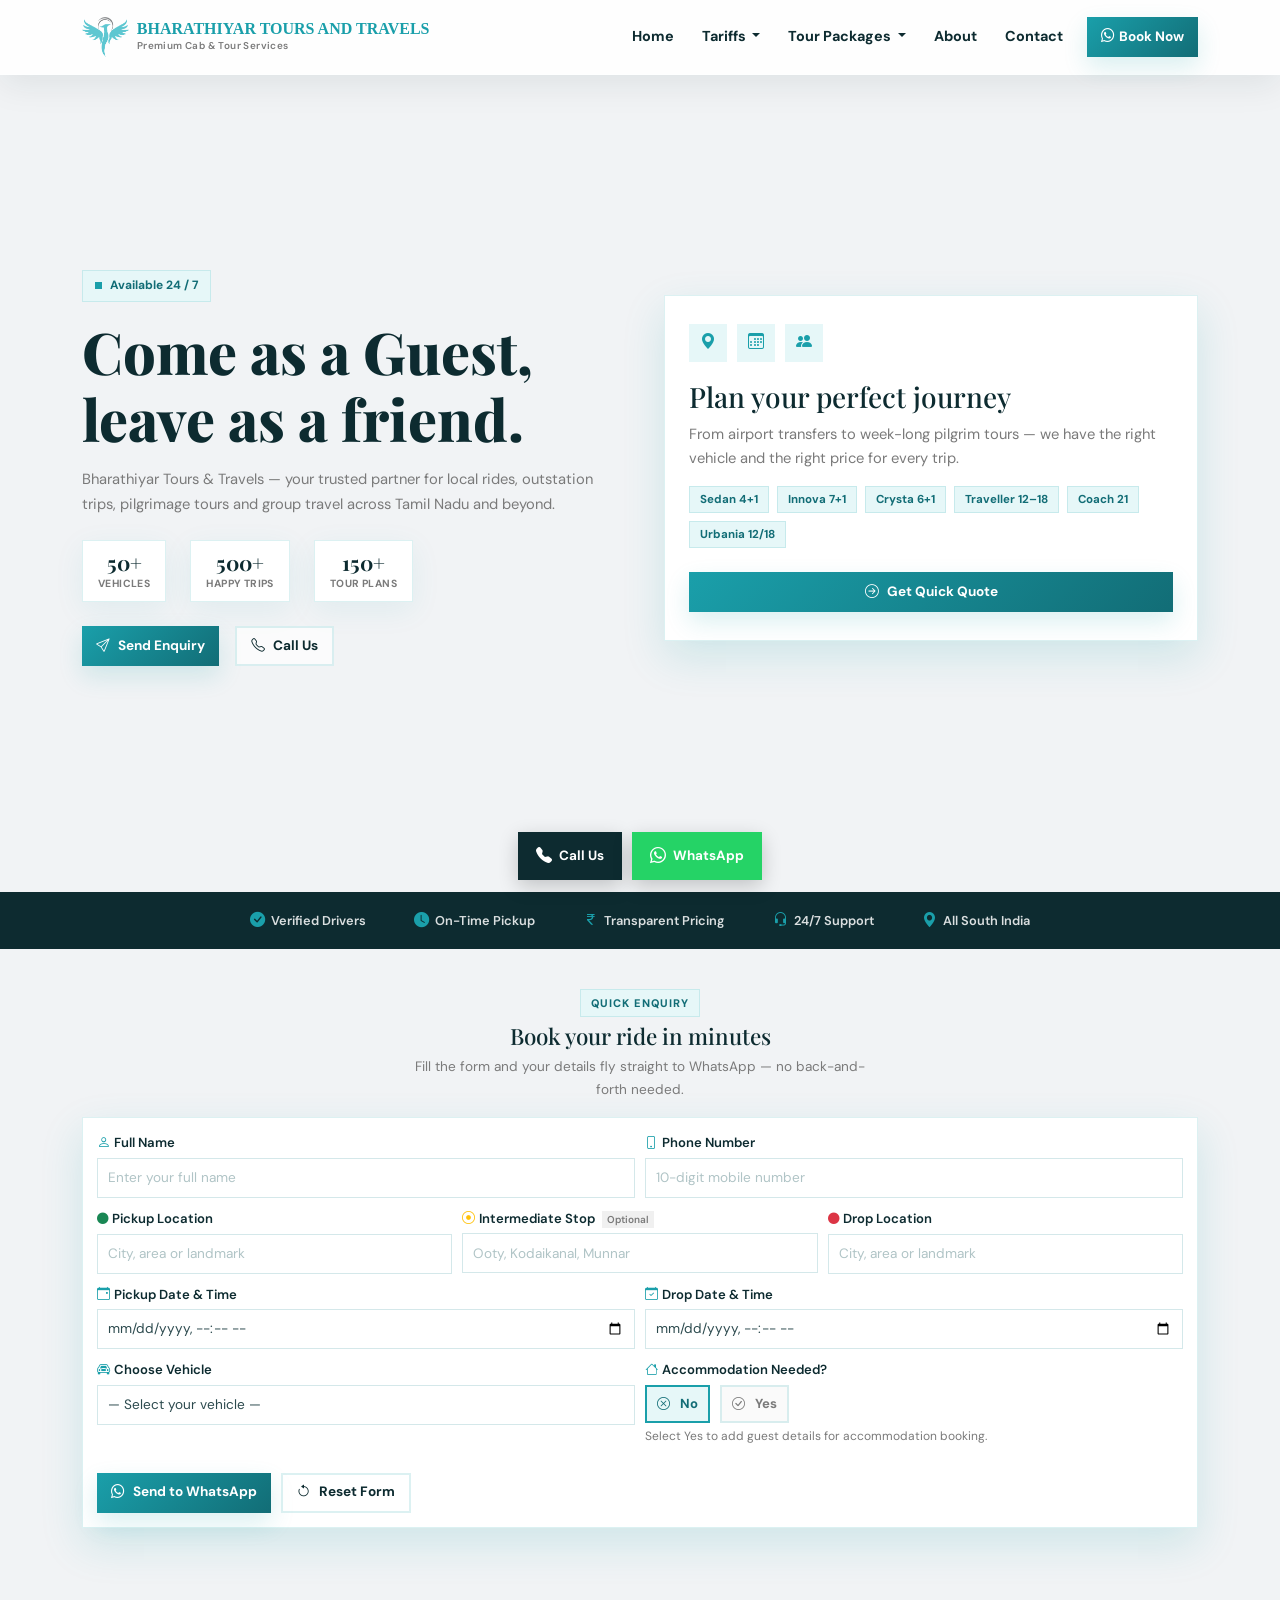
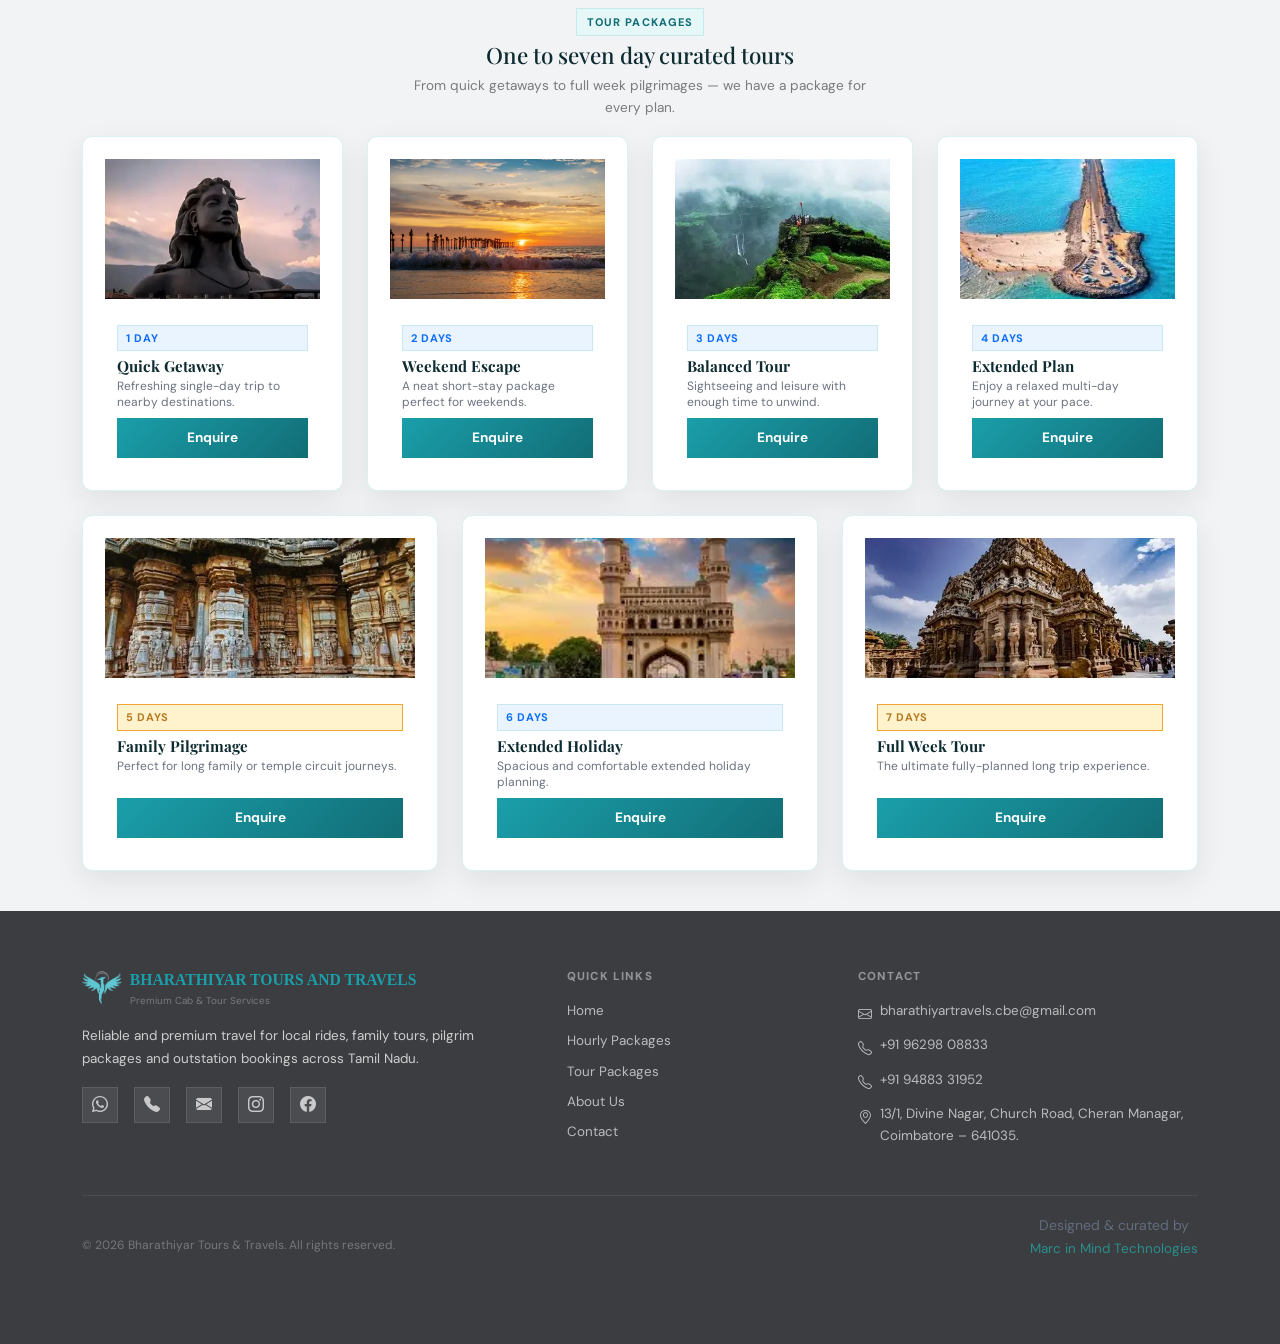
==== index.html @ 8a16a5f3 "Add files via upload" ====
<!DOCTYPE html>
<html lang="en">
<head>
  <meta charset="UTF-8" />
  <meta name="viewport" content="width=device-width, initial-scale=1" />
  <title>BHARATHIYAR TOURS AND TRAVELS</title>

  <link href="https://cdn.jsdelivr.net/npm/bootstrap@5.3.3/dist/css/bootstrap.min.css" rel="stylesheet"/>
  <link rel="preconnect" href="https://fonts.googleapis.com">
  <link rel="preconnect" href="https://fonts.gstatic.com" crossorigin>
  <link href="https://fonts.googleapis.com/css2?family=Playfair+Display:ital,wght@0,700;0,800;1,700&family=DM+Sans:wght@400;500;600;700&display=swap" rel="stylesheet">
  <link rel="stylesheet" href="https://cdn.jsdelivr.net/npm/bootstrap-icons@1.11.3/font/bootstrap-icons.min.css">
  <link rel="stylesheet" href="style.css">
  <link rel="icon" href="images/Logo.png" type="image/png">
</head>
<style>
.mobile-menu-trigger{
  width: 100% !important;
  border: none !important;
  background: transparent !important;
  display: flex !important;
  align-items: center !important;
  justify-content: space-between !important;
  text-align: left !important;
  padding: 11px 12px !important;
  color: #0f172a !important;
  font-weight: 600 !important;
}

.mobile-menu-trigger i{
  transition: transform 0.25s ease !important;
}
</style>
<body>

  <!-- NAVBAR -->
  <nav class="navbar navbar-expand-lg fixed-top" id="mainNav">
    <div class="container">
      <a class="navbar-brand d-flex align-items-center gap-2" href="index.html">
        <img src="images/Logo.png" alt="Bharathiyar Logo" class="logo-img">
        <div>
          <div class="brand-name">BHARATHIYAR TOURS AND TRAVELS</div>
          <div class="brand-sub">Premium Cab & Tour Services</div>
        </div>
      </a>

      <button class="navbar-toggler" type="button" data-bs-toggle="offcanvas" data-bs-target="#mobileMenu" aria-controls="mobileMenu" aria-label="Toggle navigation">
        <span class="toggler-bar"></span>
        <span class="toggler-bar"></span>
        <span class="toggler-bar"></span>
      </button>

      <div class="collapse navbar-collapse desktop-navbar" id="mainNavbar">
        <ul class="navbar-nav ms-auto align-items-lg-center gap-lg-1">
          <li class="nav-item">
            <a class="nav-link" href="index.html">Home</a>
          </li>

          <li class="nav-item dropdown">
            <a class="nav-link dropdown-toggle" href="tariffs.html" role="button" data-bs-toggle="dropdown" aria-expanded="false">
              Tariffs
            </a>
            <ul class="dropdown-menu border-0 shadow-lg rounded-4 p-2">
              <li>
                <a class="dropdown-item rounded-3 py-2" href="hourlypackages.html">
                  <i class="bi bi-clock me-2"></i>Local Hourly Packages
                </a>
              </li>
              <li>
                <a class="dropdown-item rounded-3 py-2" href="onewaydroptaxi.html">
                  <i class="bi bi-sign-turn-right me-2"></i>One Way Drop Taxi
                </a>
              </li>
            </ul>
          </li>

          <li class="nav-item dropdown">
            <a class="nav-link dropdown-toggle" href="tourpackages.html" role="button" data-bs-toggle="dropdown" aria-expanded="false">
              Tour Packages
            </a>
            <ul class="dropdown-menu border-0 shadow-lg rounded-4 p-2">
              <li>
                <a class="dropdown-item rounded-3 py-2" href="tourpackages.html#isha-marudhamalai">
                   One Day
                </a>
              </li>
              <li>
                <a class="dropdown-item rounded-3 py-2" href="tourpackages.html#ooty-2d">
                 Two Days
                </a>
              </li>
              <li>
                <a class="dropdown-item rounded-3 py-2" href="tourpackages.html#ooty-3d">
                   Three Days
                </a>
              </li>
              <li>
                <a class="dropdown-item rounded-3 py-2" href="tourpackages.html#ooty-4d">
                   Four Days
                </a>
              </li>
              <li>
                <a class="dropdown-item rounded-3 py-2" href="tourpackages.html#ooty-5d">
                 Five Days
                </a>
              </li>
              <li>
                <a class="dropdown-item rounded-3 py-2" href="tourpackages.html#ooty-kodaikanal-madurai-6d">
                 Six Days
                </a>
              </li>
              <li>
                <a class="dropdown-item rounded-3 py-2" href="tourpackages.html#ooty-kodaikanal-munnar-7d">
                 Seven Days
                </a>
              </li>
            </ul>
          </li>

          <li class="nav-item">
            <a class="nav-link" href="about.html">About</a>
          </li>

      

          <li class="nav-item">
            <a class="nav-link" href="contact.html">Contact</a>
          </li>

          <li class="nav-item ms-lg-2 mt-3 mt-lg-0">
            <a class="btn btn-brand" href="index.html#bookingForm1">
              <i class="bi bi-whatsapp me-1"></i>Book Now
            </a>
          </li>
        </ul>
      </div>
    </div>
  </nav>

<!-- MOBILE OFFCANVAS -->
<div class="offcanvas offcanvas-start mobile-nav-offcanvas" tabindex="-1" id="mobileMenu" aria-labelledby="mobileMenuLabel">
  <div class="offcanvas-header border-bottom">
    <div class="d-flex align-items-center gap-2">
      <img src="images/Logo.png" alt="Bharathiyar Logo" class="logo-img">
      <div>
        <div class="brand-name">BHARATHIYAR TOURS AND TRAVELS</div>
        <div class="brand-sub">Premium Cab & Tour Services</div>
      </div>
    </div>
    <button type="button" class="btn-close" data-bs-dismiss="offcanvas" aria-label="Close"></button>
  </div>

  <div class="offcanvas-body">
    <ul class="navbar-nav flex-column gap-1">

      <li class="nav-item">
        <a class="nav-link" href="index.html">Home</a>
      </li>

      <!-- MOBILE TARIFFS DROPDOWN -->
      <li class="nav-item">
        <button
          class="nav-link mobile-parent-link mobile-menu-trigger"
          type="button"
          onclick="toggleTariffMenu()"
        >
          <span>Tariffs</span>
          <i class="bi bi-chevron-down" id="tariffMenuIcon"></i>
        </button>

        <div class="mobile-submenu" id="mobileTariffsMenu" style="display: none;">
          <a class="nav-link ps-4" href="hourlypackages.html">
            <i class="bi bi-clock me-2"></i>Local Hourly Packages
          </a>
          <a class="nav-link ps-4" href="onewaydroptaxi.html">
            <i class="bi bi-sign-turn-right me-2"></i>One Way Drop Taxi
          </a>
        </div>
      </li>

      <!-- MOBILE TOUR PACKAGES DROPDOWN -->
      <li class="nav-item">
        <button
          class="nav-link mobile-parent-link mobile-menu-trigger"
          type="button"
          onclick="toggleTourMenu()"
        >
          <span>Tour Packages</span>
          <i class="bi bi-chevron-down" id="tourMenuIcon"></i>
        </button>

        <div class="mobile-submenu" id="mobileTourPackagesMenu" style="display: none;">
          <a class="nav-link ps-4" href="tourpackages.html#isha-marudhamalai" onclick="closeMobileMenu()">One Day</a>
          <a class="nav-link ps-4" href="tourpackages.html#ooty-2d" onclick="closeMobileMenu()"> Two Days</a>
          <a class="nav-link ps-4" href="tourpackages.html#ooty-3d" onclick="closeMobileMenu()">Three Days</a>
          <a class="nav-link ps-4" href="tourpackages.html#ooty-4d" onclick="closeMobileMenu()"> Four Days</a>
          <a class="nav-link ps-4" href="tourpackages.html#ooty-5d" onclick="closeMobileMenu()"> Five Days</a>
          <a class="nav-link ps-4" href="tourpackages.html#ooty-kodaikanal-madurai-6d" onclick="closeMobileMenu()"> Six Days</a>
          <a class="nav-link ps-4" href="tourpackages.html#ooty-kodaikanal-munnar-7d" onclick="closeMobileMenu()"> Seven Days</a>
        </div>
      </li>

      <li class="nav-item">
        <a class="nav-link" href="about.html">About</a>
      </li>

      <li class="nav-item">
        <a class="nav-link" href="termsandconditions.html">Terms</a>
      </li>

      <li class="nav-item">
        <a class="nav-link" href="contact.html">Contact</a>
      </li>
    </ul>

    <a href="index.html#bookingForm1" class="btn btn-brand w-100 mt-4">
      <i class="bi bi-whatsapp me-2"></i>Book Now
    </a>
  </div>
</div>

  <!-- HERO -->
  <section class="hero"

    <div class="hero-bg-decor"></div>
    <div class="container" style>
      <div class="row align-items-center g-5 min-vh-hero">
        <div class="col-lg-6 hero-content">
          <div class="hero-eyebrow">
            <span class="dot-pulse"></span>
            Available 24 / 7
          </div>
          <h1 class="hero-title">
            Come as a Guest,<br>
            leave as a friend.
          </h1>
          <p class="hero-sub">
            Bharathiyar Tours & Travels — your trusted partner for local rides, outstation trips,
            pilgrimage tours and group travel across Tamil Nadu and beyond.
          </p>

          <div class="hero-stats d-flex flex-wrap gap-4 my-4">
            <div class="stat-chip"><strong>50+</strong><span>Vehicles</span></div>
            <div class="stat-chip"><strong>500+</strong><span>Happy Trips</span></div>
            <div class="stat-chip"><strong>150+</strong><span>Tour Plans</span></div>
          </div>

          <div class="d-flex flex-wrap gap-3">
            <a href="index.html#bookingForm1" class="btn btn-brand btn-lg">
              <i class="bi bi-send me-2"></i>Send Enquiry
            </a>
            <a href="tel:+919629808833" class="btn btn-ghost btn-lg">
              <i class="bi bi-telephone me-2"></i>Call Us
            </a>
          </div>
        </div>

        <div class="col-lg-6">
          <div class="hero-card-wrap">
            <div class="hero-info-card">
              <div class="card-icon-row">
                <div class="icon-pill"><i class="bi bi-geo-alt-fill"></i></div>
                <div class="icon-pill"><i class="bi bi-calendar3"></i></div>
                <div class="icon-pill"><i class="bi bi-people-fill"></i></div>
              </div>

              <h3>Plan your perfect journey</h3>
              <p class="hero-sub">From airport transfers to week-long pilgrim tours — we have the right vehicle and the right price for every trip.</p>

              <div class="vehicle-chips d-flex flex-wrap gap-2 mt-3">
                <span class="v-chip">Sedan 4+1</span>
                <span class="v-chip">Innova 7+1</span>
                <span class="v-chip">Crysta 6+1</span>
                <span class="v-chip">Traveller 12–18</span>
                <span class="v-chip">Coach 21</span>
                <span class="v-chip">Urbania 12/18</span>
              </div>

              <a href="index.html#bookingForm1" class="btn btn-brand w-100 mt-4">
                <i class="bi bi-arrow-right-circle me-2"></i>Get Quick Quote
              </a>
            </div>
          </div>
        </div>
      </div>
    </div>
  </section>

  <!-- TRUST BAR -->
  <div class="trust-bar">
    <div class="container">
      <div class="trust-inner d-flex flex-wrap justify-content-center gap-4 gap-md-5">
        <div class="trust-item"><i class="bi bi-check-circle-fill"></i><span>Verified Drivers</span></div>
        <div class="trust-item"><i class="bi bi-clock-fill"></i><span>On-Time Pickup</span></div>
        <div class="trust-item"><i class="bi bi-currency-rupee"></i><span>Transparent Pricing</span></div>
        <div class="trust-item"><i class="bi bi-headset"></i><span>24/7 Support</span></div>
        <div class="trust-item"><i class="bi bi-geo-alt-fill"></i><span>All South India</span></div>
      </div>
    </div>
  </div>

  <!-- ENQUIRY FORM -->
  <section class="section-wrap" id="bookingForm1">
    <div class="container">
      <div class="section-header text-center">
        <div class="section-tag">Quick Enquiry</div>
        <h2>Book your ride in minutes</h2>
        <p>Fill the form and your details fly straight to WhatsApp — no back-and-forth needed.</p>
      </div>

      <div class="form-card">
        <form id="bookingForm" novalidate>
          <div class="row g-2">

            <div class="col-md-6">
              <label class="form-label"><i class="bi bi-person me-1 text-primary-custom"></i>Full Name</label>
              <input type="text" class="form-control" id="name" placeholder="Enter your full name" required>
            </div>

            <div class="col-md-6">
              <label class="form-label"><i class="bi bi-phone me-1 text-primary-custom"></i>Phone Number</label>
              <input type="tel" class="form-control" id="phone" placeholder="10-digit mobile number" maxlength="10" inputmode="numeric" required>
            </div>

            <div class="col-md-4">
              <label class="form-label"><i class="bi bi-circle-fill small me-1 text-success"></i>Pickup Location</label>
              <input type="text" class="form-control" id="pickupLocation" placeholder="City, area or landmark" required>
            </div>

            <div class="col-md-4">
              <label class="form-label"><i class="bi bi-record-circle me-1 text-warning"></i>Intermediate Stop <span class="optional-tag">Optional</span></label>
              <input type="text" class="form-control" id="intermediateLocation" placeholder="Ooty, Kodaikanal, Munnar">
            </div>

            <div class="col-md-4">
              <label class="form-label"><i class="bi bi-circle-fill small me-1 text-danger"></i>Drop Location</label>
              <input type="text" class="form-control" id="dropLocation" placeholder="City, area or landmark" required>
            </div>

            <div class="col-md-6">
              <label class="form-label"><i class="bi bi-calendar-event me-1 text-primary-custom"></i>Pickup Date & Time</label>
              <input type="datetime-local" class="form-control" id="pickupDateTime" required>
            </div>

            <div class="col-md-6">
              <label class="form-label"><i class="bi bi-calendar-check me-1 text-primary-custom"></i>Drop Date & Time</label>
              <input type="datetime-local" class="form-control" id="dropDateTime" required>
            </div>

            <div class="col-md-6">
              <label class="form-label"><i class="bi bi-car-front me-1 text-primary-custom"></i>Choose Vehicle</label>
              <select class="form-select" id="vehicle" required>
                <option value="">— Select your vehicle —</option>
                <optgroup label="Sedan">
                  <option value="Swift / Etios (Sedan 4+1)">Swift / Etios — Sedan (4+1)</option>
                </optgroup>
                <optgroup label="SUV / MPV">
                  <option value="Ertiga (6+1)">Ertiga (6+1)</option>
                  <option value="Innova (7+1)">Innova (7+1)</option>
                  <option value="Crysta (6+1)">Innova Crysta (6+1)</option>
                  <option value="Crysta (7+1)">Innova Crysta (7+1)</option>
                </optgroup>
                <optgroup label="Traveller / Van">
                  <option value="Traveller 12 Seater">Traveller — 12 Seater</option>
                  <option value="Traveller 14 Seater">Traveller — 14 Seater</option>
                  <option value="Traveller 16 Seater">Traveller — 16 Seater</option>
                  <option value="Traveller 18 Seater">Traveller — 18 Seater</option>
                </optgroup>
                <optgroup label="Coach / Bus">
                  <option value="21 Seater Coach">21 Seater Coach</option>
                  <option value="Urbania 12 Seater">Urbania — 12 Seater</option>
                  <option value="Urbania 18 Seater">Urbania — 18 Seater</option>
                </optgroup>
              </select>
            </div>

            <div class="col-md-6">
              <label class="form-label"><i class="bi bi-house me-1 text-primary-custom"></i>Accommodation Needed?</label>
              <div class="radio-toggle-group mt-1">
                <label class="radio-toggle">
                  <input type="radio" name="accommodation" value="No" checked>
                  <span><i class="bi bi-x-circle me-1"></i>No</span>
                </label>
                <label class="radio-toggle">
                  <input type="radio" name="accommodation" value="Yes">
                  <span><i class="bi bi-check-circle me-1"></i>Yes</span>
                </label>
              </div>
              <p class="field-hint mt-2">Select Yes to add guest details for accommodation booking.</p>
            </div>

            <div class="col-12" id="accommodationDetails" style="display:none;">
              <div class="inner-box">
                <div class="inner-box-title"><i class="bi bi-people me-2"></i>Guest Details for Accommodation</div>
                <div class="row g-3 mt-1">
                  <div class="col-md-6">
                    <label class="form-label">Adults Count</label>
                    <input type="number" min="1" class="form-control" id="adultsCount" placeholder="Number of adults">
                  </div>
                  <div class="col-md-6">
                    <label class="form-label">Children Count</label>
                    <input type="number" min="0" class="form-control" id="childrenCount" placeholder="Number of children">
                  </div>
                  <div class="col-12" id="childrenAgesWrapper" style="display:none;">
                    <label class="form-label">Children Ages</label>
                    <div id="childrenAgesContainer" class="row g-3"></div>
                  </div>
                </div>
              </div>
            </div>

            <div class="col-12">
              <div class="d-flex flex-wrap gap-3 align-items-center">
                <button type="submit" class="btn btn-brand btn-lg">
                  <i class="bi bi-whatsapp me-2"></i>Send to WhatsApp
                </button>
                <button type="reset" class="btn btn-ghost">
                  <i class="bi bi-arrow-counterclockwise me-2"></i>Reset Form
                </button>
              </div>
            </div>

          </div>
        </form>
      </div>
    </div>
  </section>


  <!-- TOUR PACKAGES -->
  <section class="section-wrap">
    <div class="container">
      <div class="section-header text-center">
        <div class="section-tag">Tour Packages</div>
        <h2>One to seven day curated tours</h2>
        <p>From quick getaways to full week pilgrimages — we have a package for every plan.</p>
      </div>

      <div class="row g-4">
        <div class="col-sm-6 col-lg-3">
          <div class="tour-card h-100 overflow-hidden">
            <img src="images/1.webp" alt="One Day Tour Package" class="tour-card-img">
            <div class="tour-card-body d-flex flex-column">
              <div class="tour-day-badge">1 Day</div>
              <h5>Quick Getaway</h5>
              <p>Refreshing single-day trip to nearby destinations.</p>
              <a href="tourpackages.html#isha-marudhamalai" class="btn btn-brand-sm w-100 mt-auto">Enquire</a>
            </div>
          </div>
        </div>

        <div class="col-sm-6 col-lg-3">
          <div class="tour-card h-100 overflow-hidden">
            <img src="images/2.webp" alt="Two Day Tour Package" class="tour-card-img">
            <div class="tour-card-body d-flex flex-column">
              <div class="tour-day-badge">2 Days</div>
              <h5>Weekend Escape</h5>
              <p>A neat short-stay package perfect for weekends.</p>
              <a href="tourpackages.html#ooty-2d" class="btn btn-brand-sm w-100 mt-auto">Enquire</a>
            </div>
          </div>
        </div>

        <div class="col-sm-6 col-lg-3">
          <div class="tour-card h-100 overflow-hidden">
            <img src="images/3.webp" alt="Three Day Tour Package" class="tour-card-img">
            <div class="tour-card-body d-flex flex-column">
              <div class="tour-day-badge">3 Days</div>
              <h5>Balanced Tour</h5>
              <p>Sightseeing and leisure with enough time to unwind.</p>
              <a href="tourpackages.html#ooty-3d" class="btn btn-brand-sm w-100 mt-auto">Enquire</a>
            </div>
          </div>
        </div>

        <div class="col-sm-6 col-lg-3">
          <div class="tour-card h-100 overflow-hidden">
            <img src="images/4.webp" alt="Four Day Tour Package" class="tour-card-img">
            <div class="tour-card-body d-flex flex-column">
              <div class="tour-day-badge">4 Days</div>
              <h5>Extended Plan</h5>
              <p>Enjoy a relaxed multi-day journey at your pace.</p>
              <a href="tourpackages.html#ooty-4d" class="btn btn-brand-sm w-100 mt-auto">Enquire</a>
            </div>
          </div>
        </div>

        <div class="col-sm-6 col-lg-4">
          <div class="tour-card h-100 overflow-hidden">
            <img src="images/5.webp" alt="Five Day Tour Package" class="tour-card-img">
            <div class="tour-card-body d-flex flex-column">
              <div class="tour-day-badge popular">5 Days</div>
              <h5>Family Pilgrimage</h5>
              <p>Perfect for long family or temple circuit journeys.</p>
              <a href="tourpackages.html#ooty-5d" class="btn btn-brand-sm w-100 mt-auto">Enquire</a>
            </div>
          </div>
        </div>

        <div class="col-sm-6 col-lg-4">
          <div class="tour-card h-100 overflow-hidden">
            <img src="images/6.webp" alt="Six Day Tour Package" class="tour-card-img">
            <div class="tour-card-body d-flex flex-column">
              <div class="tour-day-badge">6 Days</div>
              <h5>Extended Holiday</h5>
              <p>Spacious and comfortable extended holiday planning.</p>
              <a href="tourpackages.html#ooty-kodaikanal-madurai-6d" class="btn btn-brand-sm w-100 mt-auto">Enquire</a>
            </div>
          </div>
        </div>

        <div class="col-sm-6 col-lg-4">
          <div class="tour-card h-100 overflow-hidden">
            <img src="images/7.webp" alt="Seven Day Tour Package" class="tour-card-img">
            <div class="tour-card-body d-flex flex-column">
              <div class="tour-day-badge popular">7 Days</div>
              <h5>Full Week Tour</h5>
              <p>The ultimate fully-planned long trip experience.</p>
              <a href="tourpackages.html#ooty-kodaikanal-munnar-7d" class="btn btn-brand-sm w-100 mt-auto">Enquire</a>
            </div>
          </div>
        </div>
      </div>
    </div>
  </section>

  <!-- FOOTER -->
  <footer>
    <div class="container">
      <div class="row g-5">
        <div class="col-lg-5">
          <div class="d-flex align-items-center gap-2 mb-3">
            <img src="images/Logo.png" alt="Logo" class="footer-logo">
            <div>
              <div class="footer-brand">BHARATHIYAR TOURS AND TRAVELS</div>
              <div class="footer-brand-sub">Premium Cab & Tour Services</div>
            </div>
          </div>

          <p>Reliable and premium travel for local rides, family tours, pilgrim packages and outstation bookings across Tamil Nadu.</p>

          <div class="d-flex gap-3 mt-3">
    <a href="https://wa.me/919629808833" class="social-btn" target="_blank">
      <i class="bi bi-whatsapp"></i>
    </a>

    <a href="tel:+919629808833" class="social-btn">
      <i class="bi bi-telephone-fill"></i>
    </a>

    <a href="mailto:bharathiyartravels.cbe@gmail.com" class="social-btn">
      <i class="bi bi-envelope-fill"></i>
    </a>

    <a href="https://www.instagram.com/bharathiyartoursandtravels/" class="social-btn" target="_blank">
      <i class="bi bi-instagram"></i>
    </a>

    <a href="https://www.facebook.com/p/Bharathiyar-Tours-Travels-100063803235318/" class="social-btn" target="_blank">
      <i class="bi bi-facebook"></i>
    </a>
  </div>
        </div>

        <div class="col-12 col-sm-6 col-lg-3">
          <div class="footer-heading">Quick Links</div>
          <div class="d-flex flex-column gap-2">
            <a href="index.html">Home</a>
            <a href="hourlypackages.html">Hourly Packages</a>
            <a href="tourpackages.html">Tour Packages</a>
            <a href="about.html">About Us</a>
            <a href="contact.html">Contact</a>
          </div>
        </div>

        <div class="col-12 col-sm-6 col-lg-4">
          <div class="footer-heading">Contact</div>
          <div class="d-flex flex-column gap-2">
            <a href="mailto:bharathiyartravels.cbe@gmail.com" class="footer-contact-link">
              <i class="bi bi-envelope flex-shrink-0"></i>
              <span>bharathiyartravels.cbe@gmail.com</span>
            </a>
            <a href="tel:+919629808833" class="footer-contact-link">
              <i class="bi bi-telephone flex-shrink-0"></i>
              <span>+91 96298 08833</span>
            </a>
            <a href="tel:+919488331952" class="footer-contact-link">
              <i class="bi bi-telephone flex-shrink-0"></i>
              <span>+91 94883 31952</span>
            </a>
            <div class="footer-contact-link">
              <i class="bi bi-geo-alt flex-shrink-0"></i>
              <span>13/1, Divine Nagar, Church Road, Cheran Managar, Coimbatore – 641035.</span>
            </div>
          </div>
        </div>
      </div>

      <div class="footer-bottom d-flex flex-column flex-md-row justify-content-between align-items-center gap-2 mt-5">
        <span>© 2026 Bharathiyar Tours & Travels. All rights reserved.</span>
        <p style="font-size: 14px; opacity: 0.7; color: #718096;">
          Designed & curated by
          <a href="https://marcinmind.in" target="_blank" style="text-decoration: none; color: #20b2aa;">Marc in Mind Technologies</a>
        </p>
      </div>
    </div>
    <br><br>
  </footer>

  <!-- FLOATING BUTTONS -->
  <div class="float-btns">
    <a href="tel:+919629808833" class="float-btn float-call" aria-label="Call us">
      <i class="bi bi-telephone-fill"></i>
      <span>Call Us</span>
    </a>
    <a href="https://wa.me/919629808833" target="_blank" class="float-btn float-wa" aria-label="WhatsApp us">
      <i class="bi bi-whatsapp"></i>
      <span>WhatsApp</span>
    </a>
  </div>
  <button id="scrollTopBtn">
  <i class="bi bi-arrow-up"></i>
</button>

  <script src="https://cdn.jsdelivr.net/npm/bootstrap@5.3.3/dist/js/bootstrap.bundle.min.js"></script>

  <script src="bookingform.js"></script>
  <script src="call-popup.js"></script>

    <script>
    function toggleTariffMenu() {
      const menu = document.getElementById("mobileTariffsMenu");
      const icon = document.getElementById("tariffMenuIcon");

      if (menu.style.display === "block") {
        menu.style.display = "none";
        if (icon) icon.style.transform = "rotate(0deg)";
      } else {
        menu.style.display = "block";
        if (icon) icon.style.transform = "rotate(180deg)";
      }
    }

    function toggleTourMenu() {
      const menu = document.getElementById("mobileTourPackagesMenu");
      const icon = document.getElementById("tourMenuIcon");

      if (menu.style.display === "block") {
        menu.style.display = "none";
        if (icon) icon.style.transform = "rotate(0deg)";
      } else {
        menu.style.display = "block";
        if (icon) icon.style.transform = "rotate(180deg)";
      }
    }
    </script>
    <script>
  function closeMobileMenu() {
    // close submenu
    const menu = document.getElementById("mobileTourPackagesMenu");
    const icon = document.getElementById("tourMenuIcon");

    if (menu) menu.style.display = "none";
    if (icon) icon.style.transform = "rotate(0deg)";

    // close offcanvas
    const offcanvasEl = document.getElementById('mobileMenu');
    const offcanvas = bootstrap.Offcanvas.getInstance(offcanvasEl);

    if (offcanvas) {
      offcanvas.hide();
    }
  }
  </script>
  <script>
const scrollBtn = document.getElementById("scrollTopBtn");

window.addEventListener("scroll", function () {
  if (window.scrollY > 300) {
    scrollBtn.style.display = "block";
  } else {
    scrollBtn.style.display = "none";
  }
});

scrollBtn.addEventListener("click", function () {
  window.scrollTo({
    top: 0,
    behavior: "smooth"
  });
});
</script>

</body>
</html>
---- style.css ----
/* ============================================================
   BHARATHIYAR TOURS & TRAVELS — FULL style.css
   ============================================================ */

:root {
  --primary: #1a9faa;
  --primary-dark: #126d76;
  --primary-light: #e6f7f8;
  --primary-glow: rgba(26, 159, 170, 0.18);
  --accent: #f4a83a;
  --dark: #0d2b30;
  --text: #2c4a4e;
  --muted: #7A7A7A;
  --border: rgba(26, 159, 170, 0.15);
  --card-bg: #ffffff;
  --section-alt: #f4fbfb;
  --radius: 18px;
  --radius-sm: 12px;
  --shadow: 0 8px 30px rgba(26, 159, 170, 0.08);
  --shadow-hover: 0 16px 40px rgba(26, 159, 170, 0.16);
  --transition: all 0.28s ease;
}

/* ============================================================
   BASE
   ============================================================ */
*,
*::before,
*::after {
  box-sizing: border-box;
}

html {
  scroll-behavior: smooth;
  overflow-x: hidden;
  width: 100%;
}

body {
  font-family: 'DM Sans', sans-serif;
  color: var(--text);
  background: #f1f3f5;
  font-size: 15px;
  overflow-x: hidden;
  width: 100%;
  max-width: 100vw;
  line-height: 1.65;
  -webkit-font-smoothing: antialiased;
  text-rendering: optimizeLegibility;
}

img {
  max-width: 100%;
  height: auto;
  display: block;
}

h1, h2, h3, h4, h5 {
  font-family: 'Playfair Display', serif;
  color: var(--dark);
  line-height: 1.22;
}

a {
  color: var(--primary);
  text-decoration: none;
  transition: var(--transition);
}

a:hover {
  color: var(--primary-dark);
}

em {
  font-style: italic;
  color: var(--primary);
}

.text-primary-custom {
  color: var(--primary) !important;
}

/* ============================================================
   NAVBAR
   ============================================================ */
.navbar {
  background: rgba(255, 255, 255, 0.88) !important;
  backdrop-filter: blur(18px);
  -webkit-backdrop-filter: blur(18px);
  box-shadow: 0 10px 34px rgba(8, 35, 39, 0.08);
  padding: 12px 0;
  transition: var(--transition);
  width: 100%;
  left: 0;
  right: 0;
  border-bottom: 1px solid rgba(255, 255, 255, 0.45);
}

.navbar.scrolled {
  background: rgba(255, 255, 255, 0.96) !important;
  padding: 8px 0;
  box-shadow: 0 14px 36px rgba(8, 35, 39, 0.12);
}

.navbar .container {
  display: flex;
  align-items: center;
  justify-content: space-between;
  flex-wrap: nowrap;
  gap: 10px;
}

.navbar-brand {
  display: flex;
  align-items: center;
  gap: 10px;
  flex-shrink: 1;
  min-width: 0;
  max-width: calc(100% - 74px);
  text-decoration: none;
}

.logo-img {
  height: 40px;
  width: auto;
  flex-shrink: 0;
  object-fit: contain;
}

.brand-name {
font-family: 'Cinzel', serif;
  font-size: 1rem;
  font-weight: 800;
  color: var(--primary);
  line-height: 1.15;
  white-space: nowrap;
  overflow: hidden;
  text-overflow: ellipsis;
}

.brand-sub {
  font-size: 0.62rem;
  color: #7A7A7A;
  font-weight: 600;
  white-space: nowrap;
  letter-spacing: 0.04em;
}

/* ============================================================
   PREMIUM TOGGLER
   ============================================================ */
.navbar-toggler {
  width: 46px;
  height: 46px;
  border: 1px solid rgba(26, 159, 170, 0.2) !important;
  border-radius: 14px;
  background: linear-gradient(180deg, rgba(255,255,255,0.98), rgba(243,249,249,0.98)) !important;
  box-shadow: 0 8px 22px rgba(18, 109, 118, 0.1);
  display: inline-flex;
  align-items: center;
  justify-content: center;
  padding: 0 !important;
  outline: none;
  position: relative;
  overflow: hidden;
  transition: var(--transition);
  flex-shrink: 0;
}

.navbar-toggler::before {
  content: "";
  position: absolute;
  inset: 0;
  background: linear-gradient(135deg, rgba(32,178,170,0.08), rgba(255,255,255,0));
  opacity: 1;
  transition: var(--transition);
}

.navbar-toggler:hover {
  transform: translateY(-1px);
  box-shadow: 0 12px 28px rgba(18, 109, 118, 0.16);
  border-color: rgba(26, 159, 170, 0.32) !important;
}

.navbar-toggler:focus,
.navbar-toggler:active {
  outline: none;
  box-shadow: 0 0 0 4px rgba(26, 159, 170, 0.12) !important;
}

.navbar-toggler-icon {
  display: none !important;
}

.toggler-bar {
  position: absolute;
  display: block !important;
  width: 20px;
  height: 2.4px;
  background: var(--dark);
  border-radius: 999px;
  transition: transform 0.28s ease, opacity 0.22s ease, top 0.28s ease, background 0.28s ease;
  z-index: 2;
}

.toggler-bar:nth-child(1) { top: 15px; }
.toggler-bar:nth-child(2) { top: 21px; }
.toggler-bar:nth-child(3) { top: 27px; }

.navbar-toggler[aria-expanded="true"] {
  background: linear-gradient(135deg, var(--primary), var(--primary-dark)) !important;
  border-color: transparent !important;
  box-shadow: 0 14px 32px rgba(18, 109, 118, 0.22);
}

.navbar-toggler[aria-expanded="true"]::before {
  opacity: 0;
}

.navbar-toggler[aria-expanded="true"] .toggler-bar {
  background: #fff;
}

.navbar-toggler[aria-expanded="true"] .toggler-bar:nth-child(1) {
  top: 21px;
  transform: rotate(45deg);
}

.navbar-toggler[aria-expanded="true"] .toggler-bar:nth-child(2) {
  opacity: 0;
}

.navbar-toggler[aria-expanded="true"] .toggler-bar:nth-child(3) {
  top: 21px;
  transform: rotate(-45deg);
}

/* ============================================================
   NAV LINKS
   ============================================================ */
.navbar-nav {
  align-items: center;
}

.nav-link {
  font-size: 0.9rem;
  font-weight: 700;
  color: var(--dark) !important;
  padding: 8px 12px !important;
  border-radius: 10px;
  transition: var(--transition);
  position: relative;
}

.nav-link:hover,
.nav-link:focus,
.nav-link.active {
  color: var(--primary-dark) !important;
  background: var(--primary-light);
}

.dropdown-menu {
  min-width: 220px;
  border: 1px solid var(--border);
  border-radius: 16px;
  padding: 10px;
  box-shadow: 0 18px 38px rgba(13, 43, 48, 0.1);
  font-size: 0.86rem;
}

.dropdown-item {
  font-weight: 600;
  color: var(--text);
  display: flex;
  align-items: center;
  gap: 8px;
  border-radius: 10px;
  padding: 10px 12px;
  transition: var(--transition);
}

.dropdown-item:hover,
.dropdown-item:focus {
  background: var(--primary-light);
  color: var(--primary-dark);
}

.pkg-badge {
  background: linear-gradient(135deg, var(--primary), var(--primary-dark));
  color: #fff;
  font-size: 0.68rem;
  padding: 2px 7px;
  border-radius: 999px;
  font-weight: 700;
  flex-shrink: 0;
}

/* ============================================================
   BUTTONS
   ============================================================ */
.btn-brand {
  background: linear-gradient(135deg, var(--primary), var(--primary-dark));
  color: #fff !important;
  border: none;
  border-radius: var(--radius-sm);
  padding: 10px 20px;
  font-size: 0.88rem;
  font-weight: 700;
  transition: var(--transition);
  display: inline-flex;
  align-items: center;
  justify-content: center;
  white-space: nowrap;
  box-shadow: 0 10px 24px rgba(26, 159, 170, 0.16);
}

.btn-brand:hover {
  background: linear-gradient(135deg, var(--primary-dark), #0d5560);
  transform: translateY(-2px);
  box-shadow: 0 14px 30px var(--primary-glow);
}

.btn-brand.btn-lg {
  padding: 12px 26px;
  font-size: 0.95rem;
  border-radius: 14px;
}

.btn-brand.btn-sm {
  padding: 7px 14px;
  font-size: 0.82rem;
}

.btn-brand-sm {
  background: linear-gradient(135deg, var(--primary), var(--primary-dark));
  color: #fff !important;
  border: none;
  border-radius: 10px;
  padding: 9px 18px;
  font-size: 0.83rem;
  font-weight: 700;
  display: inline-flex;
  align-items: center;
  justify-content: center;
  transition: var(--transition);
  text-align: center;
  white-space: nowrap;
}

.btn-brand-sm:hover {
  background: linear-gradient(135deg, var(--primary-dark), #0d5560);
  transform: translateY(-1px);
}

.btn-ghost {
  background: rgba(255,255,255,0.7);
  border: 2px solid var(--border);
  color: var(--dark) !important;
  border-radius: var(--radius-sm);
  padding: 10px 20px;
  font-size: 0.88rem;
  font-weight: 700;
  transition: var(--transition);
  display: inline-flex;
  align-items: center;
  justify-content: center;
  white-space: nowrap;
}

.btn-ghost:hover {
  border-color: var(--primary);
  color: var(--primary) !important;
  background: var(--primary-light);
}

.btn-ghost.btn-lg {
  padding: 12px 26px;
  border-radius: 14px;
}

/* ============================================================
   HERO
   ============================================================ */
.hero {
  padding-top: 84px;
  padding-bottom: 40px;
  position: relative;
  overflow: hidden;
  width: 100%;
}

.hero-bg-decor {
  position: absolute;
  top: -100px;
  right: -150px;
  width: 400px;
  height: 400px;
  border-radius: 50%;
  background: radial-gradient(circle, rgba(26,159,170,0.09) 0%, transparent 70%);
  pointer-events: none;
  z-index: 0;
}

.min-vh-hero {
  min-height: calc(100vh - 84px);
  padding: 40px 0;
}

.hero-content {
  position: relative;
  z-index: 1;
}

.hero-eyebrow {
  display: inline-flex;
  align-items: center;
  gap: 8px;
  background: var(--primary-light);
  color: var(--primary-dark);
  font-size: 0.75rem;
  font-weight: 700;
  padding: 5px 12px;
  border-radius: 40px;
  margin-bottom: 16px;
  border: 1px solid var(--border);
}

.dot-pulse {
  width: 7px;
  height: 7px;
  border-radius: 50%;
  background: var(--primary);
  animation: pulse 1.8s ease-in-out infinite;
  flex-shrink: 0;
}

@keyframes pulse {
  0%, 100% { opacity: 1; transform: scale(1); }
  50% { opacity: 0.5; transform: scale(1.4); }
}

.hero-title {
  font-size: clamp(1.8rem, 6vw, 3.6rem);
  font-weight: 800;
  color: var(--dark);
  margin-bottom: 1rem;
  line-height: 1.16;
}

.hero-sub {
  font-size: 0.92rem;
  color: var(--muted);
  max-width: 100%;
}

.hero-stats {
  display: flex;
  flex-wrap: wrap;
  gap: 10px;
  margin-top: 24px;
}

.stat-chip {
  display: flex;
  flex-direction: column;
  align-items: center;
  background: var(--card-bg);
  border: 1px solid var(--border);
  border-radius: 14px;
  padding: 9px 15px;
  min-width: 72px;
  box-shadow: var(--shadow);
}

.stat-chip strong {
  font-size: 1.3rem;
  color: var(--dark);
  font-family: 'Playfair Display', serif;
  line-height: 1.2;
}

.stat-chip span {
  font-size: 0.65rem;
  color: var(--muted);
  font-weight: 700;
  text-transform: uppercase;
  letter-spacing: 0.04em;
}

.hero-card-wrap {
  position: relative;
  z-index: 1;
}

.hero-info-card {
  background: var(--card-bg);
  border-radius: 22px;
  padding: 28px 24px;
  box-shadow: var(--shadow-hover);
  border: 1px solid var(--border);
  animation: floatCard 5s ease-in-out infinite;
}

@keyframes floatCard {
  0%, 100% { transform: translateY(0); }
  50% { transform: translateY(-8px); }
}

.card-icon-row {
  display: flex;
  gap: 10px;
  margin-bottom: 18px;
  flex-wrap: wrap;
}

.icon-pill {
  background: var(--primary-light);
  color: var(--primary);
  width: 38px;
  height: 38px;
  border-radius: 10px;
  display: flex;
  align-items: center;
  justify-content: center;
  font-size: 1rem;
  flex-shrink: 0;
}

.vehicle-chips {
  display: flex;
  flex-wrap: wrap;
  gap: 6px;
}

.v-chip {
  background: var(--primary-light);
  color: var(--primary-dark);
  font-size: 0.72rem;
  font-weight: 700;
  padding: 3px 10px;
  border-radius: 40px;
  border: 1px solid var(--border);
  white-space: nowrap;
}

/* ============================================================
   TRUST BAR
   ============================================================ */
.trust-bar {
  background: var(--dark);
  padding: 16px 0;
  overflow: hidden;
  width: 100%;
}

.trust-inner {
  display: flex;
  flex-wrap: wrap;
  justify-content: center;
  gap: 12px 20px;
  padding: 0 6px;
}

.trust-item {
  display: flex;
  align-items: center;
  gap: 6px;
  color: rgba(255,255,255,0.85);
  font-size: 0.8rem;
  font-weight: 600;
  white-space: nowrap;
}

.trust-item i {
  color: var(--primary);
  font-size: 0.95rem;
}

/* ============================================================
   SECTIONS
   ============================================================ */
.section-wrap {
  padding: 72px 0;
}

.section-alt {
  background: var(--section-alt);
}

.section-header {
  margin-bottom: 40px;
}

.section-tag {
  display: inline-block;
  background: var(--primary-light);
  color: var(--primary-dark);
  font-size: 0.72rem;
  font-weight: 800;
  letter-spacing: 0.1em;
  text-transform: uppercase;
  padding: 4px 12px;
  border-radius: 40px;
  margin-bottom: 10px;
  border: 1px solid var(--border);
}

.section-header h2 {
  font-size: clamp(1.4rem, 4vw, 2.2rem);
  margin-bottom: 8px;
}

.section-header p {
  color: var(--muted);
  font-size: 0.88rem;
  max-width: 480px;
  margin: 0 auto;
}

/* ============================================================
   FORM CARD
   ============================================================ */
.form-card {
  background: var(--card-bg);
  border-radius: 22px;
  padding: 36px 32px;
  box-shadow: var(--shadow-hover);
  border: 1px solid var(--border);
}

.form-label {
  font-size: 0.8rem;
  font-weight: 700;
  color: var(--dark);
  margin-bottom: 6px;
  display: block;
}

.optional-tag {
  font-size: 0.68rem;
  background: #f0f0f0;
  color: var(--muted);
  padding: 1px 6px;
  border-radius: 4px;
  font-weight: 600;
  margin-left: 4px;
}

.form-control,
.form-select {
  min-height: 46px;
  border-radius: var(--radius-sm);
  border: 1px solid #d4e8ea;
  font-size: 0.88rem;
  color: var(--text);
  background: #fff;
  transition: var(--transition);
  width: 100%;
}

.form-control:focus,
.form-select:focus {
  border-color: var(--primary);
  box-shadow: 0 0 0 4px var(--primary-glow);
  outline: none;
}

.form-control::placeholder {
  color: #b0c4c6;
}

.form-select option {
  color: var(--text);
}

.form-select optgroup {
  font-weight: 700;
  color: var(--muted);
  font-style: normal;
}

/* Radio toggle */
.radio-toggle-group {
  display: flex;
  gap: 10px;
  flex-wrap: wrap;
}

.radio-toggle {
  cursor: pointer;
}

.radio-toggle input[type="radio"] {
  display: none;
}

.radio-toggle span {
  display: inline-flex;
  align-items: center;
  gap: 6px;
  padding: 8px 18px;
  border-radius: 10px;
  border: 2px solid var(--border);
  font-size: 0.85rem;
  font-weight: 700;
  color: var(--muted);
  background: #fafafa;
  transition: var(--transition);
  user-select: none;
  white-space: nowrap;
}

.radio-toggle input[type="radio"]:checked + span {
  border-color: var(--primary);
  background: var(--primary-light);
  color: var(--primary-dark);
}

.radio-toggle:hover span {
  border-color: var(--primary);
}

.field-hint {
  font-size: 0.73rem;
  color: var(--muted);
}

.inner-box {
  background: var(--primary-light);
  border: 1px solid var(--border);
  border-radius: var(--radius);
  padding: 18px;
}

.inner-box-title {
  font-size: 0.86rem;
  font-weight: 700;
  color: var(--primary-dark);
  margin-bottom: 4px;
}

/* ============================================================
   FEATURE CARDS (Hourly)
   ============================================================ */
.feature-card {
  background: var(--card-bg);
  border: 1px solid var(--border);
  border-radius: var(--radius);
  padding: 24px;
  display: flex;
  flex-direction: column;
  transition: var(--transition);
}

.feature-card:hover {
  box-shadow: var(--shadow-hover);
  transform: translateY(-4px);
}

.feature-card.featured {
  background: linear-gradient(135deg, var(--primary), var(--primary-dark));
  border-color: transparent;
}

.feature-card.featured h4,
.feature-card.featured p {
  color: #fff;
}

.feature-card.featured .feature-icon {
  background: rgba(255,255,255,0.2);
  color: #fff;
}

.feature-card.featured .feature-link {
  color: rgba(255,255,255,0.9);
}

.feature-card.featured .feature-link:hover {
  color: #fff;
}

.feature-icon {
  width: 48px;
  height: 48px;
  border-radius: 14px;
  background: var(--primary-light);
  color: var(--primary);
  display: flex;
  align-items: center;
  justify-content: center;
  font-size: 1.3rem;
  margin-bottom: 14px;
  flex-shrink: 0;
}

.feature-card h4 {
  font-size: 1.05rem;
  margin-bottom: 8px;
}

.feature-card p {
  font-size: 0.86rem;
  color: var(--muted);
  flex: 1;
  margin-bottom: 0;
}

.feature-link {
  font-size: 0.82rem;
  font-weight: 700;
  color: var(--primary);
  display: inline-flex;
  align-items: center;
  gap: 6px;
  margin-top: 14px;
}

.feature-link:hover {
  gap: 10px;
}

/* ============================================================
   TOUR CARDS
   ============================================================ */
.tour-card {
  background: var(--card-bg);
  border: 1px solid var(--border);
  border-radius: var(--radius);
  padding: 22px;
  display: flex;
  flex-direction: column;
  transition: var(--transition);
  position: relative;
  overflow: hidden;
}

.tour-card:hover {
  box-shadow: var(--shadow-hover);
  transform: translateY(-4px);
}

.tour-card::before {
  content: "";
  position: absolute;
  top: 0;
  left: 0; right: 0;
  height: 3px;
  background: linear-gradient(90deg, var(--primary), var(--primary-dark));
  opacity: 0;
  transition: var(--transition);
}

.tour-card:hover::before {
  opacity: 1;
}

.tour-day-badge {
  display: inline-block;
  background: var(--primary-light);
  color: var(--primary-dark);
  font-size: 0.7rem;
  font-weight: 800;
  padding: 3px 10px;
  border-radius: 40px;
  margin-bottom: 10px;
  text-transform: uppercase;
  letter-spacing: 0.06em;
  border: 1px solid var(--border);
}

.tour-day-badge.popular {
  background: var(--accent);
  color: #fff;
  border-color: var(--accent);
}

.tour-card h5 {
  font-size: 1rem;
  margin-bottom: 6px;
}

.tour-card p {
  font-size: 0.84rem;
  color: var(--muted);
  flex: 1;
  margin-bottom: 14px;
}

/* linked image card support */
.tour-card-link {
  display: flex;
  flex-direction: column;
  height: 100%;
  color: inherit;
  text-decoration: none;
}

.tour-card-img {
  width: 100%;
  height: 210px;
  object-fit: cover;
  display: block;
  border-radius: 14px;
  margin-bottom: 16px;
}

.tour-card-body {
  display: flex;
  flex-direction: column;
  flex: 1;
}

/* ============================================================
   ABOUT CARDS
   ============================================================ */
.about-card {
  background: var(--card-bg);
  border: 1px solid var(--border);
  border-radius: var(--radius);
  padding: 28px;
  transition: var(--transition);
}

.about-card:hover {
  box-shadow: var(--shadow-hover);
}

.about-icon {
  width: 52px;
  height: 52px;
  background: var(--primary-light);
  color: var(--primary);
  border-radius: 14px;
  display: flex;
  align-items: center;
  justify-content: center;
  font-size: 1.4rem;
  margin-bottom: 14px;
}

.about-card h4 {
  margin-bottom: 10px;
}

.about-card p {
  color: var(--muted);
  font-size: 0.88rem;
}

/* ============================================================
   TERMS
   ============================================================ */
.terms-card {
  background: var(--card-bg);
  border: 1px solid var(--border);
  border-radius: var(--radius);
  padding: 28px;
  box-shadow: var(--shadow);
  max-width: 820px;
  margin: 0 auto;
}

.terms-list {
  list-style: none;
  padding: 0;
  margin: 0;
  display: flex;
  flex-direction: column;
  gap: 14px;
}

.terms-list li {
  display: flex;
  align-items: flex-start;
  gap: 10px;
  font-size: 0.88rem;
  color: var(--text);
  line-height: 1.6;
}

.terms-list li i {
  color: var(--primary);
  font-size: 1rem;
  margin-top: 2px;
  flex-shrink: 0;
}

/* ============================================================
   CONTACT CARDS
   ============================================================ */
.contact-card {
  background: var(--card-bg);
  border: 1px solid var(--border);
  border-radius: var(--radius);
  padding: 24px;
  display: flex;
  flex-direction: column;
  align-items: flex-start;
  gap: 5px;
  transition: var(--transition);
}

.contact-card:hover {
  box-shadow: var(--shadow-hover);
  transform: translateY(-4px);
}

.contact-card.featured {
  background: linear-gradient(135deg, var(--primary), var(--primary-dark));
  border-color: transparent;
}

.contact-card.featured * {
  color: #fff !important;
}

.contact-card.featured a {
  color: rgba(255,255,255,0.85) !important;
}

.contact-icon {
  width: 44px;
  height: 44px;
  border-radius: 12px;
  background: var(--primary-light);
  color: var(--primary);
  display: flex;
  align-items: center;
  justify-content: center;
  font-size: 1.2rem;
  margin-bottom: 6px;
  flex-shrink: 0;
}

.contact-card.featured .contact-icon {
  background: rgba(255,255,255,0.2);
  color: #fff;
}

.contact-card h5 {
  font-size: 0.98rem;
  margin-bottom: 4px;
  color: var(--dark);
}

.contact-card a {
  font-size: 0.86rem;
  display: block;
}

.contact-card p {
  font-size: 0.84rem;
  color: var(--muted);
  line-height: 1.6;
}

/* ============================================================
   FOOTER
   ============================================================ */
footer {
  background-color: #3c3d41;
  color: rgba(255,255,255,0.75);
  padding: 56px 0 0;
  overflow: hidden;
}

footer p {
  font-size: 0.84rem;
  line-height: 1.7;
}

.footer-logo {
  height: 34px;
  width: auto;
}

.footer-brand {
font-family: 'Cinzel', serif;
  font-size: 0.98rem;
  color: var(--primary);
  font-weight: 700;
}

.footer-brand-sub {
  font-size: 0.62rem;
  color: var(--muted);
}

.footer-heading {
  font-size: 0.72rem;
  font-weight: 800;
  text-transform: uppercase;
  letter-spacing: 0.1em;
  color: rgba(255,255,255,0.45);
  margin-bottom: 14px;
}

footer a {
  color: rgba(255,255,255,0.65);
  font-size: 0.84rem;
  display: flex;
  align-items: flex-start;
  gap: 6px;
  word-break: break-word;
}

footer a:hover {
  color: var(--primary);
}

.footer-contact-link {
  display: flex;
  align-items: flex-start;
  gap: 8px;
  color: rgba(255,255,255,0.65);
  font-size: 0.84rem;
  word-break: break-word;
  overflow-wrap: anywhere;
}

.footer-contact-link i {
  margin-top: 3px;
  flex-shrink: 0;
  font-size: 0.88rem;
}

.footer-contact-link span {
  flex: 1;
  min-width: 0;
  word-break: break-word;
  overflow-wrap: anywhere;
}

a.footer-contact-link:hover {
  color: var(--primary);
}

.social-btn {
  width: 36px;
  height: 36px;
  border-radius: 10px;
  background: rgba(255,255,255,0.08);
  color: rgba(255,255,255,0.7) !important;
  display: flex;
  align-items: center;
  justify-content: center;
  font-size: 1rem;
  transition: var(--transition);
  border: 1px solid rgba(255,255,255,0.1);
  flex-shrink: 0;
}

.social-btn:hover {
  background: var(--primary);
  color: #fff !important;
  border-color: var(--primary);
}

.footer-bottom {
  border-top: 1px solid rgba(255,255,255,0.08);
  padding: 18px 0;
  font-size: 0.75rem;
  color: rgba(255,255,255,0.3);
  margin-top: 40px;
  text-align: center;
}

/* ============================================================
   FLOATING BUTTONS
   ============================================================ */
.float-btns {
  position: fixed;
  bottom: 20px;
  left: 50%;
  transform: translateX(-50%);
  display: flex;
  gap: 10px;
  z-index: 9999;
  width: max-content;
  max-width: calc(100vw - 24px);
}

.float-btn {
  display: inline-flex;
  align-items: center;
  gap: 7px;
  padding: 11px 18px;
  border-radius: 50px;
  font-size: 0.84rem;
  font-weight: 700;
  text-decoration: none;
  box-shadow: 0 6px 20px rgba(0,0,0,0.2);
  transition: var(--transition);
  white-space: nowrap;
  flex-shrink: 1;
}

.float-btn:hover {
  transform: translateY(-3px);
  box-shadow: 0 10px 28px rgba(0,0,0,0.24);
}

.float-btn i {
  font-size: 1rem;
  flex-shrink: 0;
}

.float-call {
  background: var(--dark);
  color: #fff !important;
}

.float-call:hover {
  background: #1a4a52;
  color: #fff !important;
}

.float-wa {
  background: #25D366;
  color: #fff !important;
}

.float-wa:hover {
  background: #1ebe5d;
  color: #fff !important;
}

/* ============================================================
   TABLET / MOBILE NAV ≤ 991px
   ============================================================ */
@media (max-width: 991px) {
  .navbar {
    padding: 10px 0;
  }

  .navbar-collapse {
    transition: all 0.28s ease;
  }

  .navbar-collapse.show,
  .navbar-collapse.collapsing {
    background: rgba(255,255,255,0.98);
    backdrop-filter: blur(16px);
    -webkit-backdrop-filter: blur(16px);
    border-radius: 22px;
    padding: 16px;
    margin-top: 12px;
    box-shadow:
      0 18px 45px rgba(11, 40, 44, 0.14),
      0 4px 18px rgba(26, 159, 170, 0.08);
    border: 1px solid rgba(26, 159, 170, 0.14);
    overflow: hidden;
  }

  .navbar-nav {
    align-items: stretch !important;
    gap: 4px;
  }

  .nav-item {
    width: 100%;
  }

  .nav-link {
    width: 100%;
    padding: 13px 14px !important;
    border-radius: 14px;
    font-size: 0.92rem;
    font-weight: 700;
    background: transparent;
    border: 1px solid transparent;
  }

  .nav-link:hover,
  .nav-link:focus,
  .nav-link.active {
    background: linear-gradient(135deg, rgba(32,178,170,0.10), rgba(32,178,170,0.05));
    border-color: rgba(32,178,170,0.12);
    color: var(--primary-dark) !important;
    transform: translateX(2px);
  }

  .dropdown-menu {
    position: static !important;
    transform: none !important;
    float: none;
    width: 100%;
    margin-top: 8px;
    margin-left: 0;
    padding: 8px;
    border-radius: 16px;
    box-shadow: none !important;
    border: 1px solid rgba(26, 159, 170, 0.12) !important;
    background: rgba(248, 252, 252, 0.95);
    min-width: 100%;
  }

  .dropdown-item {
    padding: 11px 12px;
    border-radius: 12px;
    font-size: 0.88rem;
  }

  .dropdown-item + .dropdown-item {
    margin-top: 4px;
  }

  .min-vh-hero {
    min-height: auto;
    padding: 20px 0 40px;
  }

  .hero-info-card {
    animation: none;
  }
}

/* ============================================================
   MOBILE ≤ 768px
   ============================================================ */
@media (max-width: 768px) {
  .section-wrap {
    padding: 52px 0;
  }

  .form-card {
    padding: 20px 16px;
  }

  .hero {
    padding-top: 76px;
    padding-bottom: 32px;
  }

  .hero-title {
    font-size: clamp(1.6rem, 7vw, 2rem);
  }

  .hero-sub {
    font-size: 0.88rem;
  }

  .min-vh-hero {
    padding: 16px 0 32px;
  }

  .hero-stats {
    gap: 8px;
  }

  .stat-chip {
    padding: 8px 12px;
    min-width: 64px;
  }

  .stat-chip strong {
    font-size: 1.2rem;
  }

  .btn-brand.btn-lg,
  .btn-ghost.btn-lg {
    width: 100%;
    justify-content: center;
  }

  .about-card,
  .feature-card,
  .contact-card,
  .tour-card {
    padding: 18px;
  }

  .terms-card {
    padding: 18px;
  }

  .hero-info-card {
    padding: 20px 16px;
  }

  .footer-bottom {
    flex-direction: column;
    text-align: center;
    gap: 6px;
  }

  .float-btn {
    padding: 10px 16px;
    font-size: 0.82rem;
  }
}

/* ============================================================
   SMALL PHONES ≤ 480px
   ============================================================ */
@media (max-width: 480px) {
  body {
    font-size: 14px;
  }

  .logo-img {
    height: 32px;
  }

  .brand-name {
    font-size: 0.88rem;
  }

  .brand-sub {
    display: none;
  }

  .navbar-toggler {
    width: 42px;
    height: 42px;
    border-radius: 12px;
  }

  .toggler-bar {
    width: 18px;
  }

  .toggler-bar:nth-child(1) { top: 14px; }
  .toggler-bar:nth-child(2) { top: 20px; }
  .toggler-bar:nth-child(3) { top: 26px; }

  .navbar-toggler[aria-expanded="true"] .toggler-bar:nth-child(1),
  .navbar-toggler[aria-expanded="true"] .toggler-bar:nth-child(3) {
    top: 20px;
  }

  .navbar-collapse.show,
  .navbar-collapse.collapsing {
    padding: 14px;
    border-radius: 18px;
    margin-top: 10px;
  }

  .nav-link {
    padding: 12px 12px !important;
    font-size: 0.88rem;
    border-radius: 12px;
  }

  .dropdown-item {
    padding: 10px 11px;
    font-size: 0.84rem;
  }

  .hero {
    padding-top: 70px;
    padding-bottom: 28px;
  }

  .hero-title {
    font-size: clamp(1.5rem, 8vw, 1.9rem);
  }

  .hero-eyebrow {
    font-size: 0.7rem;
    padding: 4px 10px;
  }

  .hero-sub {
    font-size: 0.85rem;
  }

  .min-vh-hero {
    padding: 12px 0 28px;
  }

  .hero-stats {
    gap: 6px;
  }

  .stat-chip {
    padding: 7px 10px;
    min-width: 58px;
  }

  .stat-chip strong {
    font-size: 1.1rem;
  }

  .stat-chip span {
    font-size: 0.6rem;
  }

  .hero-info-card {
    padding: 16px 14px;
    border-radius: 14px;
  }

  .icon-pill {
    width: 34px;
    height: 34px;
    font-size: 0.9rem;
  }

  .v-chip {
    font-size: 0.68rem;
    padding: 3px 8px;
  }

  .trust-inner {
    gap: 8px 12px;
  }

  .trust-item {
    font-size: 0.74rem;
  }

  .section-wrap {
    padding: 44px 0;
  }

  .section-header {
    margin-bottom: 28px;
  }

  .section-header h2 {
    font-size: 1.35rem;
  }

  .section-tag {
    font-size: 0.68rem;
    padding: 3px 10px;
  }

  .form-card {
    padding: 16px 12px;
    border-radius: 14px;
  }

  .form-control,
  .form-select {
    min-height: 42px;
    font-size: 0.84rem;
  }

  .radio-toggle span {
    padding: 7px 14px;
    font-size: 0.82rem;
  }

  .feature-card,
  .tour-card,
  .about-card,
  .contact-card {
    padding: 16px;
    border-radius: 12px;
  }

  .terms-card {
    padding: 14px;
    border-radius: 12px;
  }

  .feature-icon {
    width: 42px;
    height: 42px;
    font-size: 1.1rem;
  }

  .about-icon {
    width: 44px;
    height: 44px;
    font-size: 1.2rem;
  }

  .contact-icon {
    width: 40px;
    height: 40px;
    font-size: 1.1rem;
  }

  .tour-card-img {
    height: 180px;
    border-radius: 12px;
  }

  footer {
    padding-top: 40px;
  }

  .footer-brand {
    font-size: 0.9rem;
  }

  .social-btn {
    width: 34px;
    height: 34px;
    font-size: 0.9rem;
  }

  .footer-contact-link {
    font-size: 0.8rem;
  }

  .footer-bottom {
    font-size: 0.7rem;
    padding: 14px 0;
    margin-top: 28px;
  }

  .float-btns {
    gap: 8px;
    bottom: 16px;
  }

  .float-btn {
    padding: 9px 14px;
    font-size: 0.78rem;
    gap: 5px;
  }

  .float-btn i {
    font-size: 0.92rem;
  }
}

/* ============================================================
   VERY SMALL ≤ 360px
   ============================================================ */
@media (max-width: 360px) {
  .brand-name {
    font-size: 0.78rem;
  }

  .logo-img {
    height: 28px;
  }

  .navbar-toggler {
    width: 38px;
    height: 38px;
    border-radius: 10px;
  }

  .toggler-bar {
    width: 16px;
  }

  .toggler-bar:nth-child(1) { top: 12px; }
  .toggler-bar:nth-child(2) { top: 18px; }
  .toggler-bar:nth-child(3) { top: 24px; }

  .navbar-toggler[aria-expanded="true"] .toggler-bar:nth-child(1),
  .navbar-toggler[aria-expanded="true"] .toggler-bar:nth-child(3) {
    top: 18px;
  }

  .nav-link {
    font-size: 0.84rem;
    padding: 11px 10px !important;
  }

  .dropdown-item {
    font-size: 0.8rem;
    padding: 9px 10px;
  }

  .hero-title {
    font-size: 1.4rem;
  }

  .hero-stats {
    gap: 5px;
  }

  .stat-chip {
    padding: 6px 8px;
    min-width: 52px;
  }

  .stat-chip strong {
    font-size: 1rem;
  }

  .section-wrap {
    padding: 36px 0;
  }

  .section-header h2 {
    font-size: 1.2rem;
  }

  .form-card {
    padding: 12px 10px;
  }

  .form-control,
  .form-select {
    min-height: 40px;
    font-size: 0.82rem;
  }

  .float-btns {
    gap: 6px;
    bottom: 14px;
  }

  .float-btn {
    padding: 8px 12px;
    font-size: 0.75rem;
  }
}
.tour-card {
  background: #ffffff;
  border-radius: 22px;
  overflow: hidden;
  box-shadow: 0 10px 30px rgba(0, 0, 0, 0.08);
  transition: transform 0.3s ease, box-shadow 0.3s ease;
  display: flex;
  flex-direction: column;
  height: 100%;
}

.tour-card:hover {
  transform: translateY(-6px);
  box-shadow: 0 18px 40px rgba(0, 0, 0, 0.12);
}

.tour-card-img {
  width: 100%;
  height: 220px;
  object-fit: cover;
  display: block;
}

.tour-card-body {
  padding: 22px;
  flex: 1;
}

.tour-card h5 {
  font-size: 1.2rem;
  font-weight: 700;
  margin-bottom: 10px;
}

.tour-card p {
  color: #6b7280;
  margin-bottom: 18px;
}

.tour-day-badge {
  display: inline-block;
  background: #eaf4ff;
  color: #0d6efd;
  font-size: 13px;
  font-weight: 700;
  padding: 7px 14px;
  border-radius: 999px;
  margin-bottom: 14px;
}

.tour-day-badge.popular {
  background: #fff3cd;
  color: #b7791f;
}

/* POPUP BACKDROP */
.call-popup {
  position: fixed;
  inset: 0;
  background: rgba(0, 0, 0, 0.55);
  display: flex;
  align-items: center;
  justify-content: center;
  z-index: 9999;
  opacity: 0;
  visibility: hidden;
  transition: 0.3s ease;
}

.call-popup.show {
  opacity: 1;
  visibility: visible;
}

/* POPUP BOX */
.call-popup-box {
  background: #ffffff;
  border-radius: 24px;
  padding: 30px 25px;
  max-width: 360px;
  width: 90%;
  text-align: center;
  box-shadow: 0 25px 60px rgba(0,0,0,0.2);
  position: relative;
  animation: popupFade 0.4s ease;
}

@keyframes popupFade {
  from {
    transform: translateY(40px);
    opacity: 0;
  }
  to {
    transform: translateY(0);
    opacity: 1;
  }
}

/* ICON */
.popup-icon {
  width: 70px;
  height: 70px;
  background: #0d6efd;
  color: #fff;
  border-radius: 50%;
  display: flex;
  align-items: center;
  justify-content: center;
  margin: 0 auto 15px;
  font-size: 26px;
  box-shadow: 0 10px 25px rgba(13,110,253,0.3);
}

/* TEXT */
.call-popup-box h3 {
  font-weight: 700;
  margin-bottom: 10px;
}

.call-popup-box p {
  color: #6b7280;
  font-size: 14px;
}

/* CLOSE BUTTON */
.popup-close {
  position: absolute;
  top: 12px;
  right: 14px;
  background: none;
  border: none;
  font-size: 24px;
  cursor: pointer;
}

.popup-close {
  position: absolute;
  top: 10px;
  right: 12px;
  width: 32px;
  height: 32px;
  background: #f1f5f9;
  border: none;
  border-radius: 50%;
  font-size: 18px;
  display: flex;
  align-items: center;
  justify-content: center;
  cursor: pointer;
  transition: 0.2s ease;
}

.popup-close:hover {
  background: #e2e8f0;
}

html {
  scroll-behavior: smooth;
}
.mobile-nav-offcanvas {
  width: 310px;
  background: #f8f9fa;
  border-right: 1px solid rgba(0, 0, 0, 0.08);
}

.mobile-nav-offcanvas .offcanvas-header {
  padding: 18px;
}

.mobile-nav-offcanvas .offcanvas-body {
  padding: 18px;
  overflow-y: auto;
  -webkit-overflow-scrolling: touch;
}

.mobile-nav-offcanvas .nav-link {
  color: #0f172a;
  font-weight: 600;
  padding: 11px 12px;
  border-radius: 12px;
  transition: all 0.25s ease;
  text-decoration: none;
}

.mobile-nav-offcanvas .nav-link:hover {
  background: #e9ecef;
  color: #0d6efd;
}

.mobile-nav-offcanvas .btn-brand {
  border-radius: 14px;
}

.mobile-dropdown-wrap {
  display: flex;
  align-items: center;
  gap: 8px;
}

.mobile-parent-link {
  flex: 1;
}

.mobile-dropdown-toggle {
  width: 42px;
  height: 42px;
  border: none;
  border-radius: 12px;
  background: #e9ecef;
  color: #0f172a;
  display: inline-flex;
  align-items: center;
  justify-content: center;
  transition: all 0.25s ease;
  flex-shrink: 0;
}

.mobile-dropdown-toggle:hover {
  background: #dde2e6;
  color: #0d6efd;
}

.mobile-dropdown-toggle i {
  transition: transform 0.25s ease;
}

.mobile-dropdown-toggle:not(.collapsed) i {
  transform: rotate(180deg);
}

.mobile-submenu {
  padding-top: 6px;
  padding-left: 4px;
}

.mobile-submenu .nav-link {
  font-weight: 500;
  font-size: 14px;
  color: #475569;
  margin-top: 4px;
}

.mobile-submenu .nav-link:hover {
  background: #e9ecef;
  color: #0d6efd;
}

@media (max-width: 991.98px) {
  .desktop-navbar {
    display: none !important;
  }
}

@media (min-width: 992px) {
  .mobile-nav-offcanvas {
    display: none;
  }

  .navbar-toggler {
    display: none;
  }

  .desktop-navbar {
    display: flex !important;
  }
}

body.offcanvas-backdrop-show .float-btns,
body.menu-open .float-btns {
  opacity: 0;
  visibility: hidden;
  pointer-events: none;
}

.mobile-nav-offcanvas .offcanvas-body {
  padding: 18px 18px 110px !important;
  overflow-y: auto !important;
  -webkit-overflow-scrolling: touch !important;
}

body.menu-open .float-btns {
  opacity: 0 !important;
  visibility: hidden !important;
  pointer-events: none !important;
}

#scrollTopBtn {
  position: fixed;
  bottom: 20px;
  right: 20px;
  z-index: 999;

  width: 45px;
  height: 45px;
  border: none;
  outline: none;

  background-color: #0f172a;
  color: #fff;

  font-size: 18px;
  cursor: pointer;

  display: none; /* hidden by default */
  transition: all 0.3s ease;
}

#scrollTopBtn:hover {
  background-color: #1e293b;
}
.section-wrap {
  padding: 40px 0 !important; /* reduce section spacing */
}

.section-header {
  margin-bottom: 20px !important;
}

.section-header h2 {
  font-size: 1.6rem !important;
  margin-bottom: 6px !important;
}

.section-header p {
  font-size: 0.85rem !important;
  margin-bottom: 0 !important;
}

/* ===== CARD ===== */

.tour-card {
  border-radius: 10px !important;
}

/* IMAGE smaller */
.tour-card-img {
  height: 140px !important;
  object-fit: cover !important;
}

/* BODY compact */
.tour-card-body {
  padding: 10px 12px !important;
}

/* DAY BADGE */
.tour-day-badge {
  font-size: 11px !important;
  padding: 3px 8px !important;
  margin-bottom: 6px !important;
}

/* TITLE */
.tour-card-body h5 {
  font-size: 0.95rem !important;
  margin-bottom: 4px !important;
}

/* TEXT */
.tour-card-body p {
  font-size: 0.75rem !important;
  margin-bottom: 8px !important;
  line-height: 1.3 !important;
}

/* BUTTON */
.btn-brand-sm {
  font-size: 0.75rem !important;
  padding: 6px !important;
}

/* ===== GLOBAL SHARP EDGES ===== */
*,
*::before,
*::after {
  border-radius: 0 !important;
}

/* ===== SECTION ===== */
.section-wrap{
  padding: 40px 0 !important;
}

/* ===== HEADER ===== */
.section-header{
  margin-bottom: 16px !important;
}

.section-header .section-tag{
  margin-bottom: 6px !important;
  padding: 4px 10px !important;
  font-size: 11px !important;
}

.section-header h2{
  margin-bottom: 6px !important;
  font-size: 1.4rem !important;
  line-height: 1.2 !important;
}

.section-header p{
  margin-bottom: 0 !important;
  font-size: 0.85rem !important;
}

/* ===== FORM CARD ===== */
.form-card{
  padding: 14px !important;
  border-radius: 0 !important;
}

/* ===== ROW SPACING ===== */
#bookingForm .row{
  --bs-gutter-x: 10px !important;
  --bs-gutter-y: 10px !important;
}

/* ===== LABEL ===== */
.form-label{
  margin-bottom: 4px !important;
  font-size: 0.82rem !important;
  font-weight: 600 !important;
}

/* ===== INPUT ===== */
.form-control,
.form-select{
  height: 40px !important;
  min-height: 40px !important;
  padding: 6px 10px !important;
  font-size: 0.85rem !important;
  border-radius: 0 !important;
}

/* ===== DATETIME ===== */
input[type="datetime-local"].form-control{
  padding-top: 6px !important;
  padding-bottom: 6px !important;
}

/* ===== RADIO ===== */
.radio-toggle span{
  height: 38px !important;
  padding: 6px 10px !important;
  font-size: 0.82rem !important;
  border-radius: 0 !important;
}

/* ===== INNER BOX ===== */
.inner-box{
  padding: 10px !important;
  border-radius: 0 !important;
}

.inner-box-title{
  font-size: 0.88rem !important;
  margin-bottom: 6px !important;
}

/* ===== CHILD ROW ===== */
#accommodationDetails .row{
  --bs-gutter-x: 8px !important;
  --bs-gutter-y: 8px !important;
}

/* ===== BUTTON ===== */
.btn,
.btn-lg,
.btn-brand,
.btn-ghost{
  height: 40px !important;
  padding: 6px 14px !important;
  font-size: 0.85rem !important;
  border-radius: 0 !important;
}

/* ===== BUTTON GAP ===== */
#bookingForm .d-flex{
  gap: 10px !important;
}

/* ===== SMALL TEXT ===== */
.field-hint{
  font-size: 0.75rem !important;
  margin-top: 4px !important;
}

.optional-tag{
  font-size: 10px !important;
  padding: 2px 5px !important;
}

/* ===== MOBILE ===== */
@media (max-width: 768px){
  .section-wrap{
    padding: 32px 0 !important;
  }

  .form-card{
    padding: 10px !important;
  }

  #bookingForm .row{
    --bs-gutter-x: 8px !important;
    --bs-gutter-y: 8px !important;
  }

  .form-control,
  .form-select,
  .btn{
    height: 38px !important;
    font-size: 0.8rem !important;
  }

  .section-header h2{
    font-size: 1.2rem !important;
  }
}
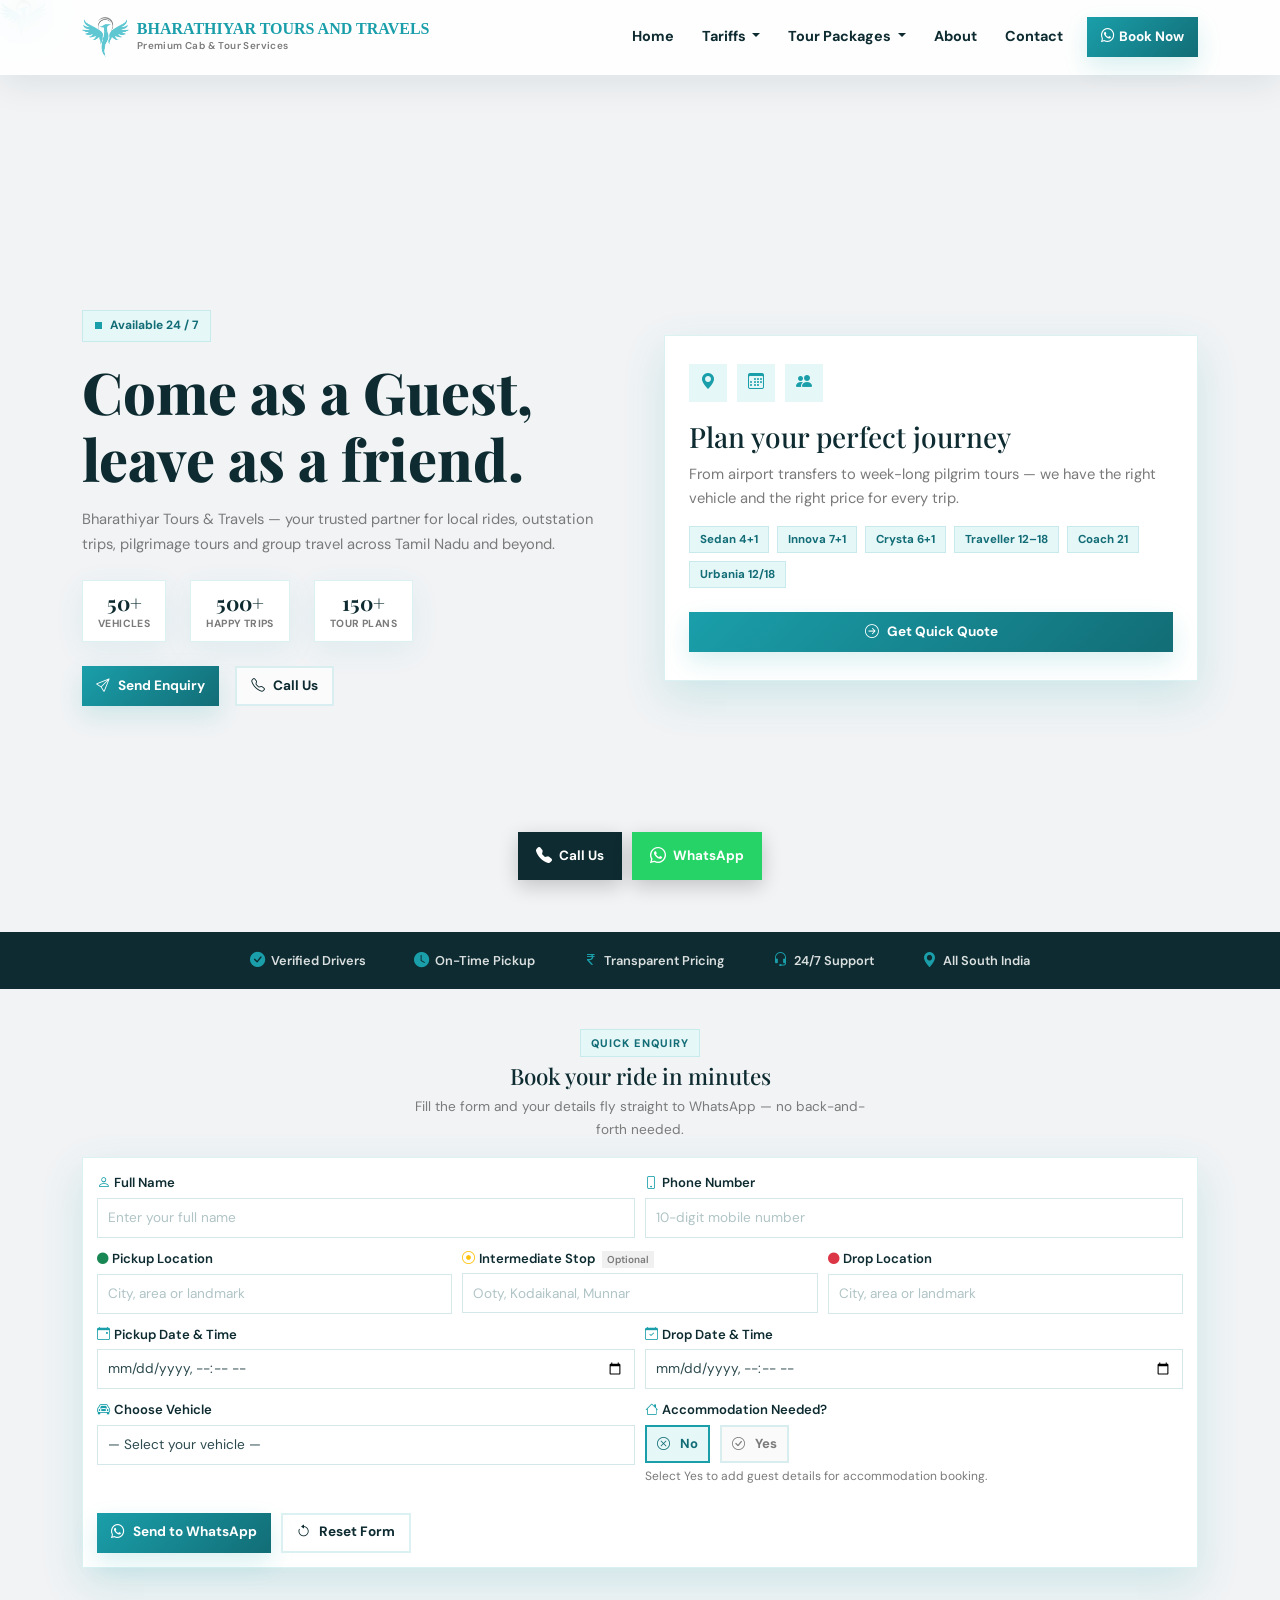
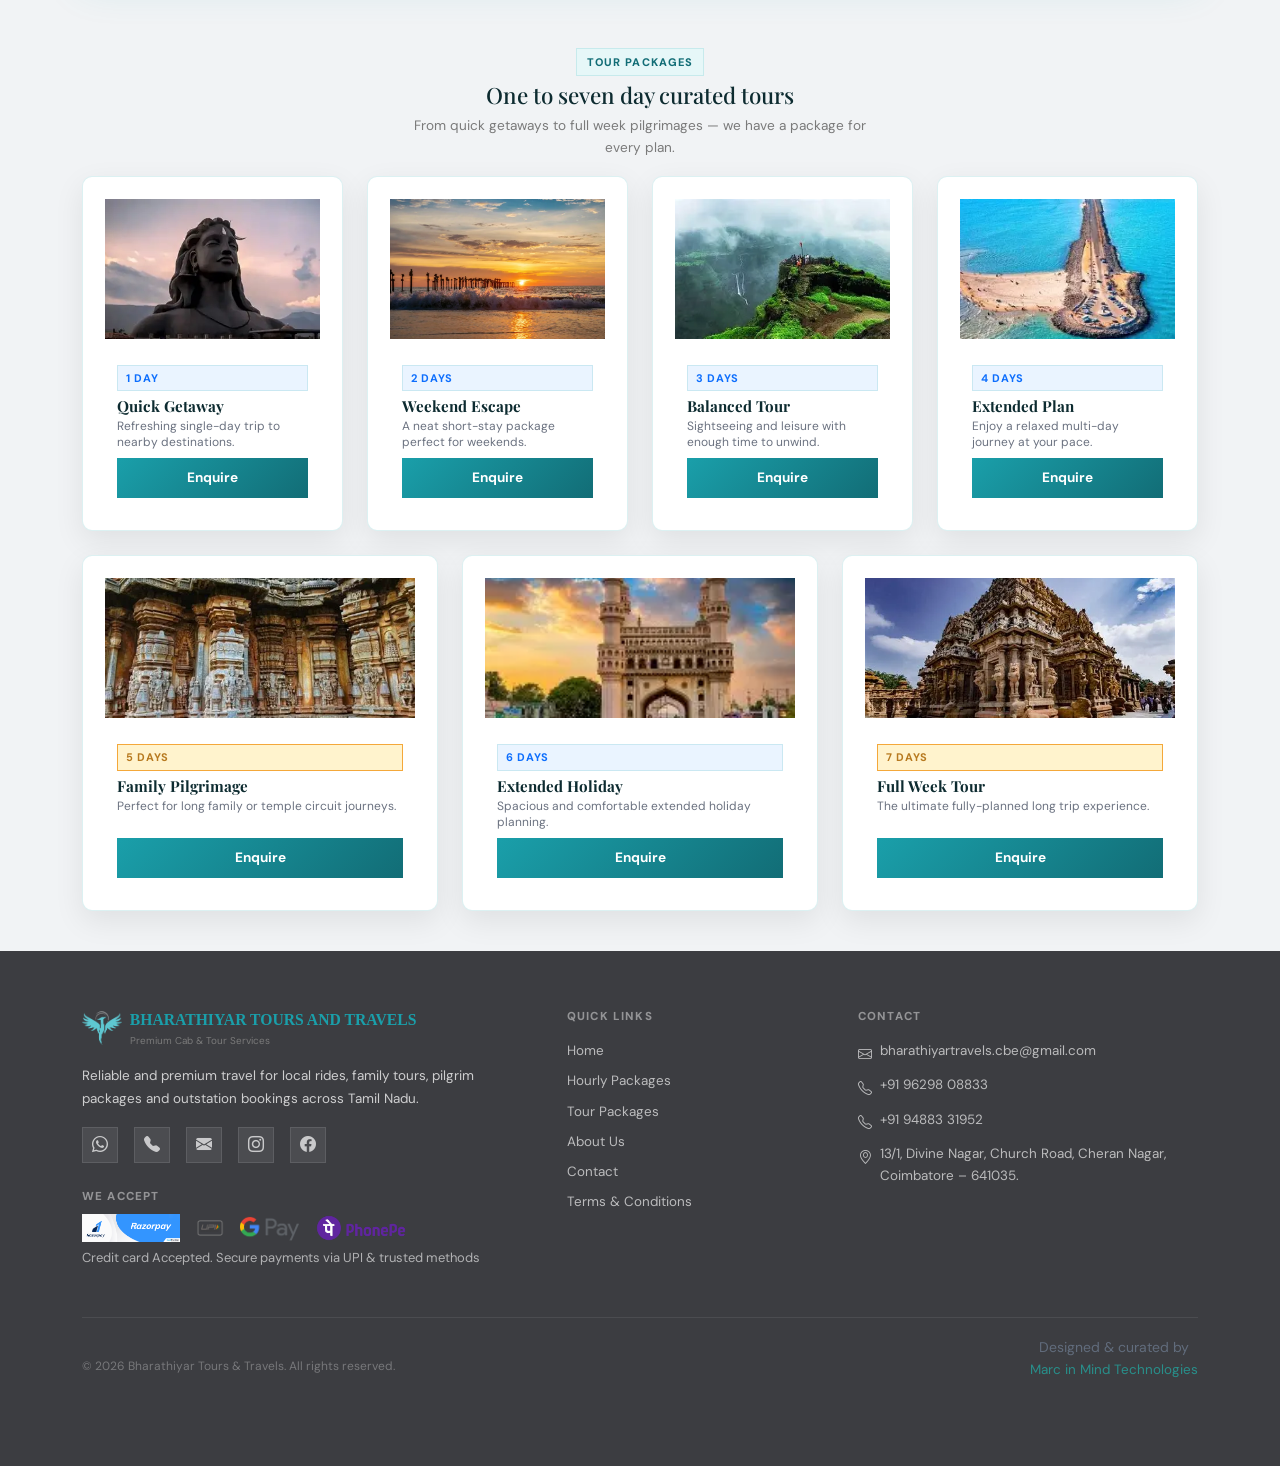
==== commit b4614566: "Add files via upload" ====
--- a/index.html
+++ b/index.html
@@ -11,7 +11,8 @@
   <link href="https://fonts.googleapis.com/css2?family=Playfair+Display:ital,wght@0,700;0,800;1,700&family=DM+Sans:wght@400;500;600;700&display=swap" rel="stylesheet">
   <link rel="stylesheet" href="https://cdn.jsdelivr.net/npm/bootstrap-icons@1.11.3/font/bootstrap-icons.min.css">
   <link rel="stylesheet" href="style.css">
-  <link rel="icon" href="images/Logo.png" type="image/png">
+  <img src="images/logo.png" alt="Logo" class="logo-img">
+  <link rel="icon" href="images/logo.png">
 </head>
 <style>
 .mobile-menu-trigger{
@@ -121,7 +122,7 @@
             <a class="nav-link" href="about.html">About</a>
           </li>
 
-      
+
 
           <li class="nav-item">
             <a class="nav-link" href="contact.html">Contact</a>
@@ -528,40 +529,73 @@
   <footer>
     <div class="container">
       <div class="row g-5">
+
+        <!-- LEFT SECTION -->
         <div class="col-lg-5">
           <div class="d-flex align-items-center gap-2 mb-3">
-            <img src="images/Logo.png" alt="Logo" class="footer-logo">
+            <img src="images/logo.png" alt="Logo" class="footer-logo">
             <div>
               <div class="footer-brand">BHARATHIYAR TOURS AND TRAVELS</div>
               <div class="footer-brand-sub">Premium Cab & Tour Services</div>
             </div>
           </div>
 
-          <p>Reliable and premium travel for local rides, family tours, pilgrim packages and outstation bookings across Tamil Nadu.</p>
-
+          <p>
+            Reliable and premium travel for local rides, family tours, pilgrim packages
+            and outstation bookings across Tamil Nadu.
+          </p>
+
+          <!-- SOCIAL ICONS -->
           <div class="d-flex gap-3 mt-3">
-    <a href="https://wa.me/919629808833" class="social-btn" target="_blank">
-      <i class="bi bi-whatsapp"></i>
-    </a>
-
-    <a href="tel:+919629808833" class="social-btn">
-      <i class="bi bi-telephone-fill"></i>
-    </a>
-
-    <a href="mailto:bharathiyartravels.cbe@gmail.com" class="social-btn">
-      <i class="bi bi-envelope-fill"></i>
-    </a>
-
-    <a href="https://www.instagram.com/bharathiyartoursandtravels/" class="social-btn" target="_blank">
-      <i class="bi bi-instagram"></i>
-    </a>
-
-    <a href="https://www.facebook.com/p/Bharathiyar-Tours-Travels-100063803235318/" class="social-btn" target="_blank">
-      <i class="bi bi-facebook"></i>
-    </a>
-  </div>
-        </div>
-
+            <a href="https://wa.me/919629808833" class="social-btn" target="_blank">
+              <i class="bi bi-whatsapp"></i>
+            </a>
+
+            <a href="tel:+919629808833" class="social-btn">
+              <i class="bi bi-telephone-fill"></i>
+            </a>
+
+            <a href="mailto:bharathiyartravels.cbe@gmail.com" class="social-btn">
+              <i class="bi bi-envelope-fill"></i>
+            </a>
+
+            <a href="https://www.instagram.com/bharathiyartoursandtravels/" class="social-btn" target="_blank">
+              <i class="bi bi-instagram"></i>
+            </a>
+
+            <a href="https://www.facebook.com/p/Bharathiyar-Tours-Travels-100063803235318/" class="social-btn" target="_blank">
+              <i class="bi bi-facebook"></i>
+            </a>
+          </div>
+
+          <!-- PAYMENT METHODS -->
+          <div class="mt-4">
+      <div class="footer-heading mb-2">We Accept</div>
+
+      <div class="d-flex align-items-center gap-3 flex-wrap">
+
+<!-- razorpay -->
+
+  <img src="images/rzr.webp" class="pay-icon" alt="UPI">
+
+        <!-- UPI -->
+        <img src="images/upi.webp" class="pay-icon" alt="UPI">
+
+        <!-- GPay -->
+        <img src="images/Gpay.webp" class="pay-icon" alt="GPay">
+
+        <!-- PhonePe -->
+        <img src="images/phonepe.webp" class="pay-icon" alt="PhonePe">
+
+      </div>
+
+      <div class="payment-text">
+        Credit card Accepted. Secure payments via UPI & trusted methods
+      </div>
+    </div>
+        </div>
+
+        <!-- QUICK LINKS -->
         <div class="col-12 col-sm-6 col-lg-3">
           <div class="footer-heading">Quick Links</div>
           <div class="d-flex flex-column gap-2">
@@ -570,40 +604,56 @@
             <a href="tourpackages.html">Tour Packages</a>
             <a href="about.html">About Us</a>
             <a href="contact.html">Contact</a>
-          </div>
-        </div>
-
+            <a href="termsandconditions.html">Terms & Conditions</a>
+          </div>
+        </div>
+
+        <!-- CONTACT -->
         <div class="col-12 col-sm-6 col-lg-4">
           <div class="footer-heading">Contact</div>
           <div class="d-flex flex-column gap-2">
+
             <a href="mailto:bharathiyartravels.cbe@gmail.com" class="footer-contact-link">
               <i class="bi bi-envelope flex-shrink-0"></i>
               <span>bharathiyartravels.cbe@gmail.com</span>
             </a>
+
             <a href="tel:+919629808833" class="footer-contact-link">
               <i class="bi bi-telephone flex-shrink-0"></i>
               <span>+91 96298 08833</span>
             </a>
+
             <a href="tel:+919488331952" class="footer-contact-link">
               <i class="bi bi-telephone flex-shrink-0"></i>
               <span>+91 94883 31952</span>
             </a>
+
             <div class="footer-contact-link">
               <i class="bi bi-geo-alt flex-shrink-0"></i>
-              <span>13/1, Divine Nagar, Church Road, Cheran Managar, Coimbatore – 641035.</span>
-            </div>
-          </div>
-        </div>
-      </div>
-
+              <span>
+                13/1, Divine Nagar, Church Road, Cheran Nagar,
+                Coimbatore – 641035.
+              </span>
+            </div>
+
+          </div>
+        </div>
+
+      </div>
+
+      <!-- BOTTOM -->
       <div class="footer-bottom d-flex flex-column flex-md-row justify-content-between align-items-center gap-2 mt-5">
         <span>© 2026 Bharathiyar Tours & Travels. All rights reserved.</span>
+
         <p style="font-size: 14px; opacity: 0.7; color: #718096;">
           Designed & curated by
-          <a href="https://marcinmind.in" target="_blank" style="text-decoration: none; color: #20b2aa;">Marc in Mind Technologies</a>
+          <a href="https://marcinmind.in" target="_blank" style="text-decoration: none; color: #20b2aa;">
+            Marc in Mind Technologies
+          </a>
         </p>
       </div>
     </div>
+
     <br><br>
   </footer>
 
--- a/style.css
+++ b/style.css
@@ -2224,3 +2224,16 @@
     font-size: 1.2rem !important;
   }
 }
+
+
+.pay-icon {
+  height: 28px;
+  width: auto;
+  object-fit: contain;
+}
+
+.payment-text {
+  font-size: 13px;
+  opacity: 0.8;
+  margin-top: 5px;
+}
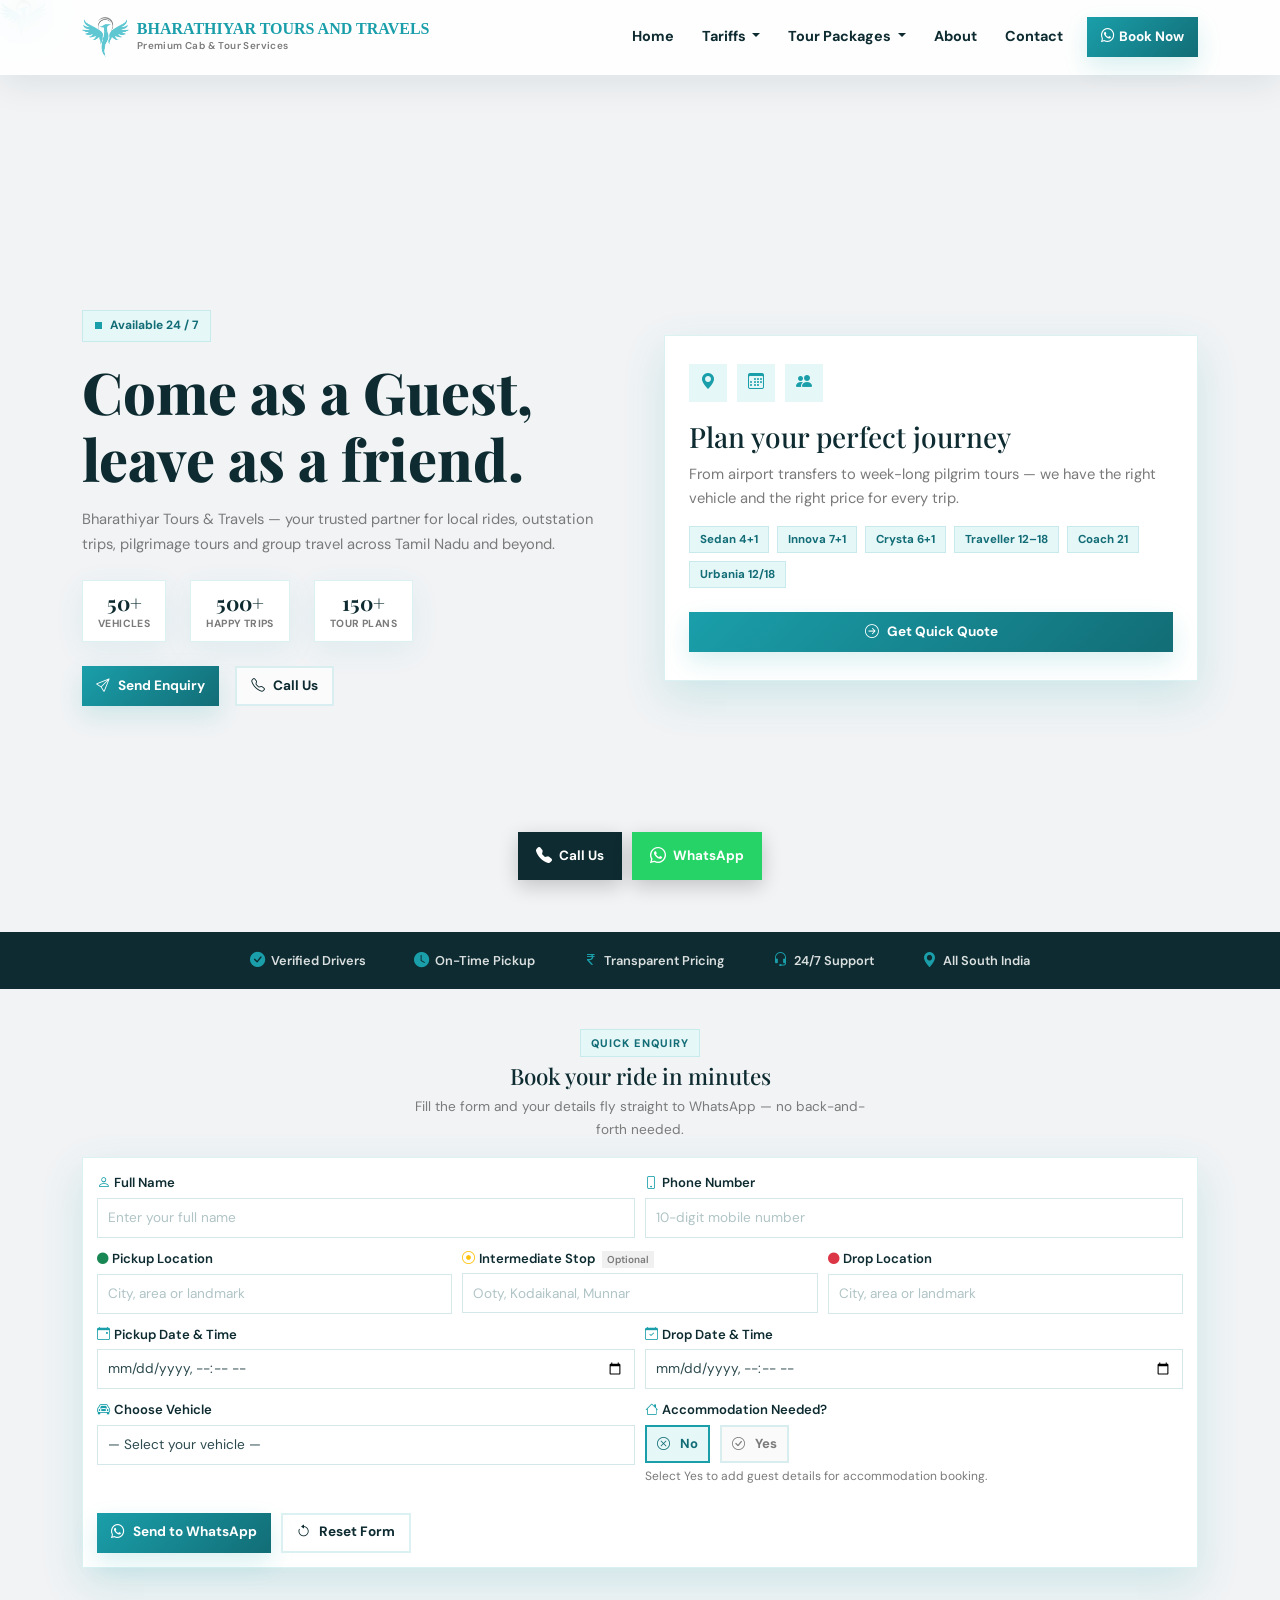
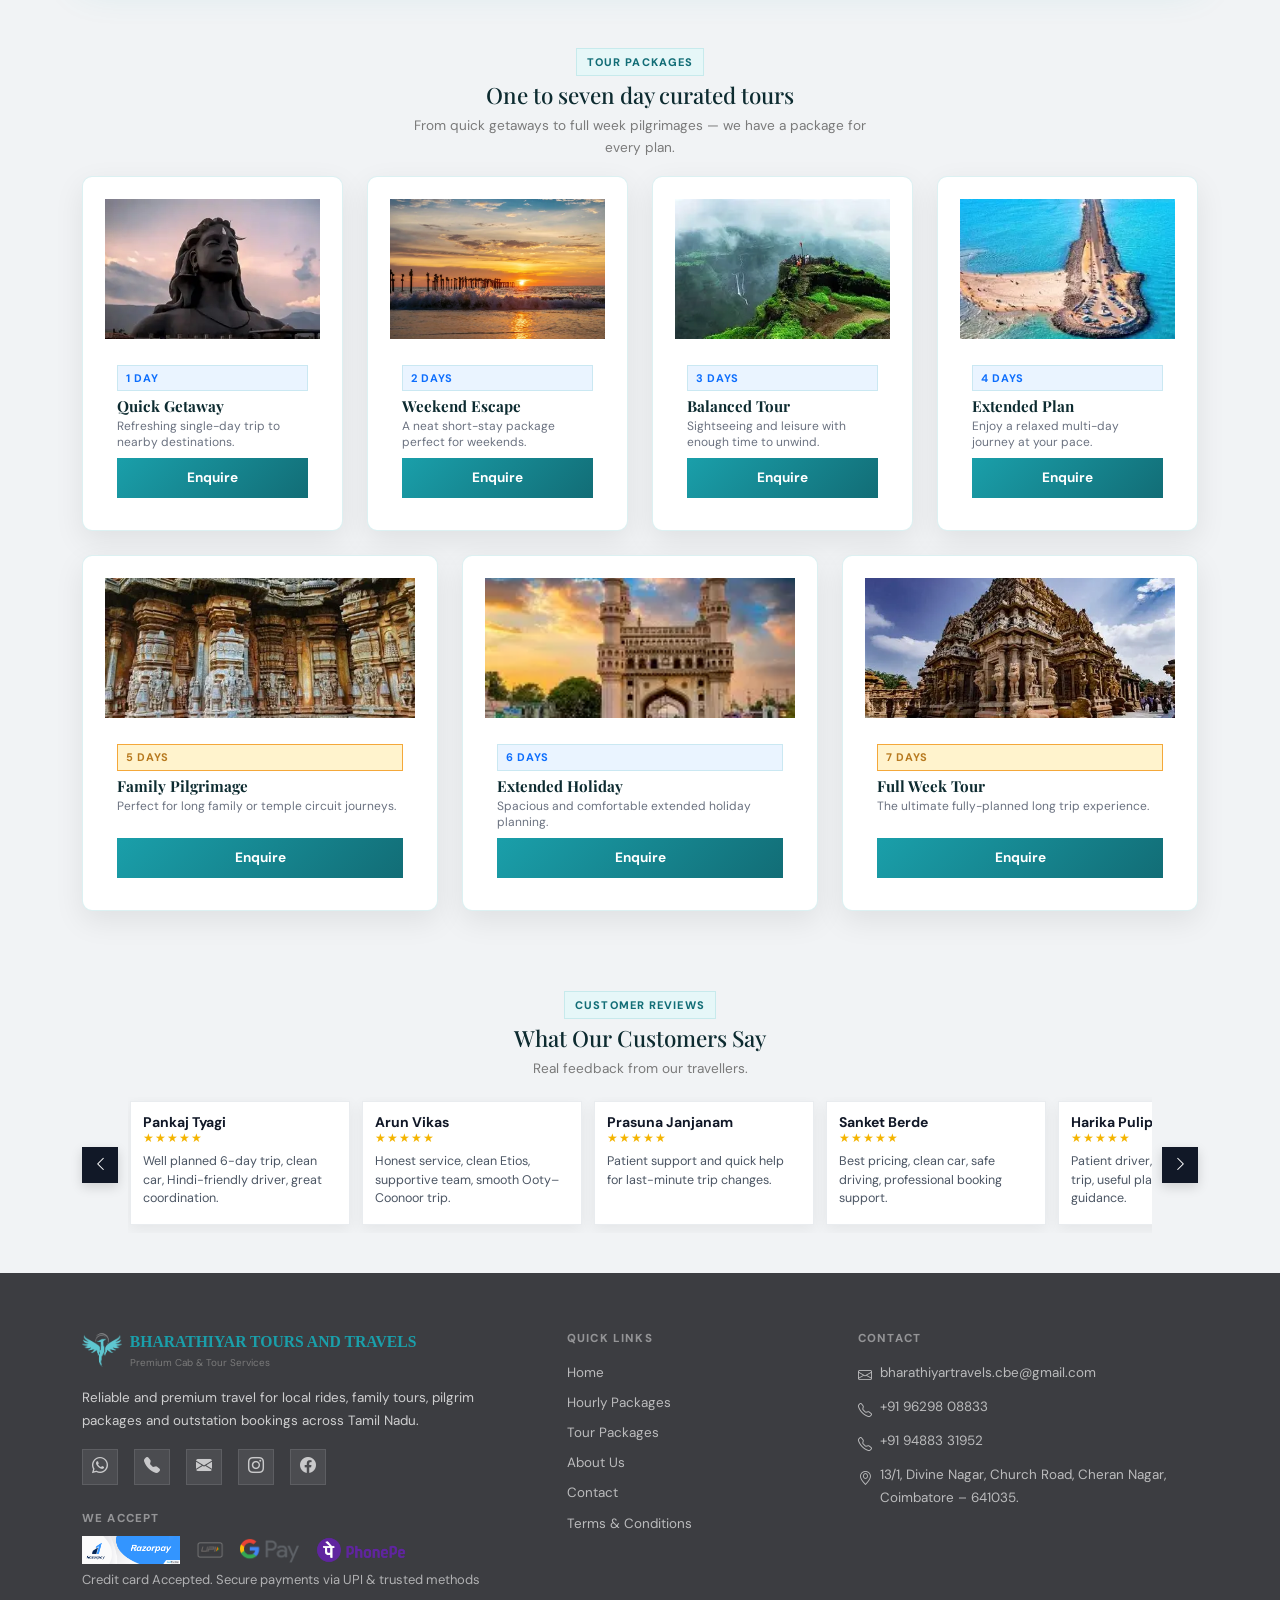
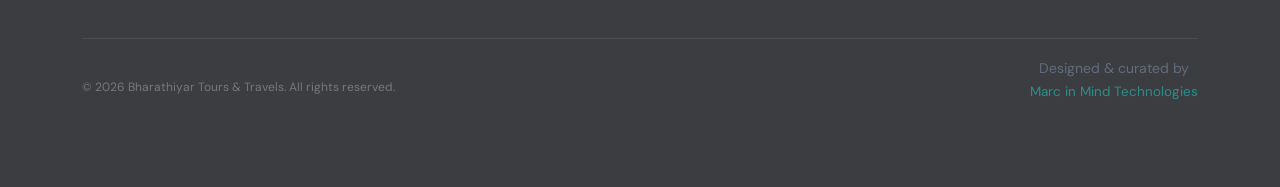
==== commit 88e6a05c: "Add files via upload" ====
--- a/index.html
+++ b/index.html
@@ -10,9 +10,10 @@
   <link rel="preconnect" href="https://fonts.gstatic.com" crossorigin>
   <link href="https://fonts.googleapis.com/css2?family=Playfair+Display:ital,wght@0,700;0,800;1,700&family=DM+Sans:wght@400;500;600;700&display=swap" rel="stylesheet">
   <link rel="stylesheet" href="https://cdn.jsdelivr.net/npm/bootstrap-icons@1.11.3/font/bootstrap-icons.min.css">
+    <link rel="icon" href="images/logo.png">
   <link rel="stylesheet" href="style.css">
   <img src="images/logo.png" alt="Logo" class="logo-img">
-  <link rel="icon" href="images/logo.png">
+
 </head>
 <style>
 .mobile-menu-trigger{
@@ -525,6 +526,9 @@
     </div>
   </section>
 
+
+<div id="reviewsSection"></div>
+
   <!-- FOOTER -->
   <footer>
     <div class="container">
@@ -676,6 +680,7 @@
 
   <script src="bookingform.js"></script>
   <script src="call-popup.js"></script>
+  <script src="reviews.js"></script>
 
     <script>
     function toggleTariffMenu() {
--- a/style.css
+++ b/style.css
@@ -2237,3 +2237,110 @@
   opacity: 0.8;
   margin-top: 5px;
 }
+.reviews-section{
+  position: relative;
+}
+
+.review-slider-wrap{
+  position: relative;
+  display: flex;
+  align-items: center;
+  gap: 10px;
+}
+
+.reviews-track{
+  display: flex;
+  gap: 12px;
+  overflow-x: auto;
+  scroll-behavior: smooth;
+  scrollbar-width: none;
+  -ms-overflow-style: none;
+  padding: 4px 2px 8px;
+  flex: 1;
+}
+
+.reviews-track::-webkit-scrollbar{
+  display: none;
+}
+
+.review-card.compact{
+  flex: 0 0 220px;
+  background: #fff;
+  border: 1px solid #e9ecef;
+  border-radius: 14px;
+  padding: 12px;
+  box-shadow: 0 4px 14px rgba(0,0,0,0.06);
+  min-height: 124px;
+}
+
+.review-top{
+  display: flex;
+  flex-direction: column;
+  gap: 2px;
+  margin-bottom: 8px;
+}
+
+.review-card.compact h6{
+  margin: 0;
+  font-size: 14px;
+  font-weight: 700;
+  color: #111827;
+  line-height: 1.2;
+}
+
+.stars{
+  font-size: 12px;
+  color: #f4b400;
+  letter-spacing: 1px;
+  line-height: 1;
+}
+
+.review-card.compact p{
+  margin: 0;
+  font-size: 12.5px;
+  line-height: 1.45;
+  color: #4b5563;
+}
+
+.review-nav{
+  width: 36px;
+  height: 36px;
+  border: none;
+  border-radius: 50%;
+  background: #111827;
+  color: #fff;
+  display: flex;
+  align-items: center;
+  justify-content: center;
+  flex-shrink: 0;
+  box-shadow: 0 4px 12px rgba(0,0,0,0.15);
+}
+
+.review-nav:hover{
+  background: #000;
+}
+
+@media (max-width: 768px){
+  .review-slider-wrap{
+    gap: 6px;
+  }
+
+  .review-card.compact{
+    flex: 0 0 190px;
+    min-height: 118px;
+    padding: 11px;
+  }
+
+  .review-card.compact h6{
+    font-size: 13px;
+  }
+
+  .review-card.compact p{
+    font-size: 12px;
+  }
+
+  .review-nav{
+    width: 32px;
+    height: 32px;
+  }
+}
